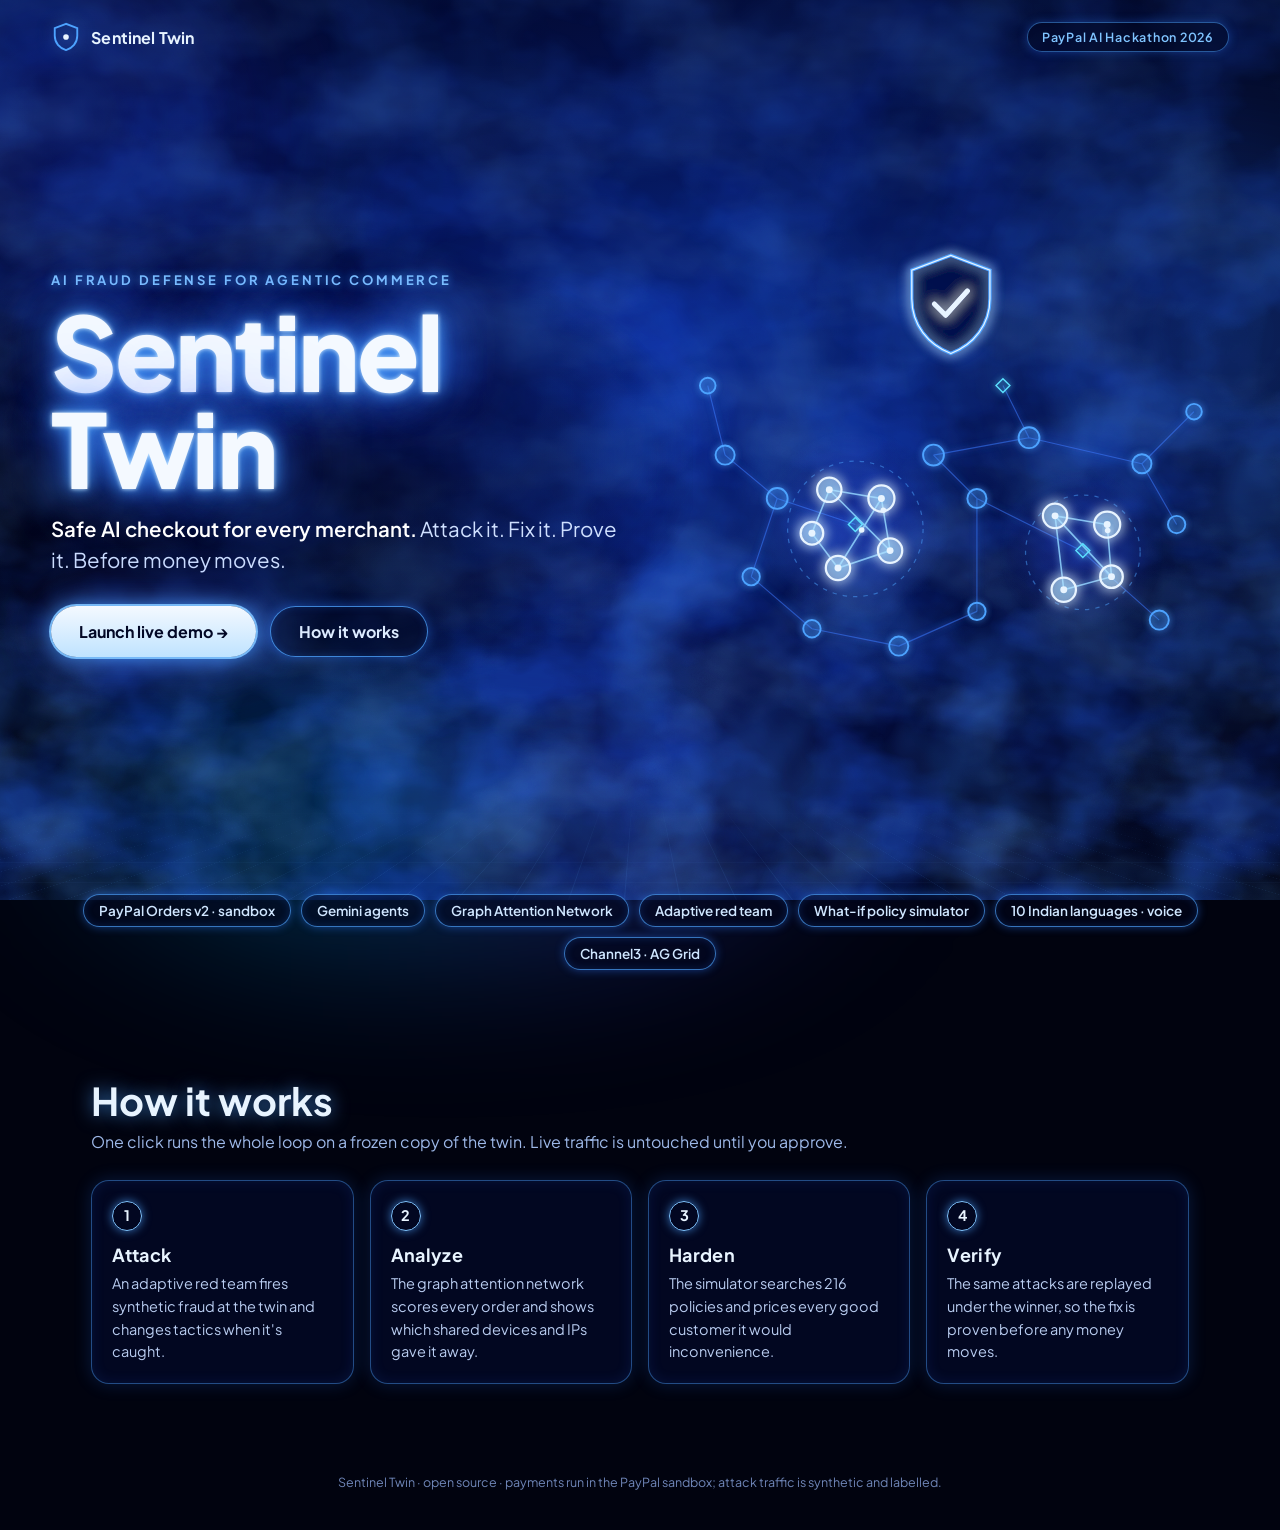
==== static/landing.html @ df02aea0 "Landing page at / (smoky blue-neon hero, constellation art, how it works); app moves to /app Co-Auth" ====
<!doctype html>
<html lang="en">
<head>
<meta charset="utf-8">
<meta name="viewport" content="width=device-width, initial-scale=1">
<title>Sentinel Twin · AI fraud defense for agentic commerce</title>
<meta name="description" content="Safe AI checkout for every merchant: a digital twin, a graph neural network and AI agents that catch fraud before money moves.">
<link rel="icon" href="data:image/svg+xml,<svg xmlns='http://www.w3.org/2000/svg' viewBox='0 0 32 32'><path d='M16 2 4 6.5v8.2C4 22.3 9.1 28 16 30c6.9-2 12-7.7 12-15.3V6.5Z' fill='%23001A5C' stroke='%234DA3FF' stroke-width='1.6'/><circle cx='16' cy='17' r='3' fill='%23E8F4FF'/></svg>">
<link rel="preconnect" href="https://fonts.googleapis.com"><link rel="preconnect" href="https://fonts.gstatic.com" crossorigin>
<link rel="stylesheet" href="https://fonts.googleapis.com/css2?family=Plus+Jakarta+Sans:wght@400;500;600;700;800&display=swap">
<style>
:root{--hot:#E8F4FF;--neon:#4DA3FF;--glow:#2F7BFF;--deep:#3D5BFF;--kick:#7FC4FF;--muted:#9DB8E8}
*{box-sizing:border-box}
html{scroll-behavior:smooth}
body{margin:0;min-height:100vh;color:var(--hot);font-family:"Plus Jakarta Sans",system-ui,sans-serif;overflow-x:hidden;
  background:radial-gradient(ellipse at 55% 40%,#0B2A8A 0%,#04104A 35%,#020725 65%,#01030F 100%) fixed;background-color:#01030F}
.fog{position:fixed;inset:-10%;pointer-events:none;z-index:0}
.fog i{position:absolute;border-radius:50%;mix-blend-mode:screen;will-change:transform}
.fog i:nth-child(1){width:50vw;height:40vw;left:-10vw;top:-5vh;background:radial-gradient(circle,rgba(30,60,255,.45),transparent 70%);filter:blur(100px);animation:fa 60s ease-in-out infinite alternate}
.fog i:nth-child(2){width:45vw;height:38vw;right:-8vw;top:20vh;background:radial-gradient(circle,rgba(47,123,255,.40),transparent 70%);filter:blur(110px);animation:fb 75s ease-in-out infinite alternate}
.fog i:nth-child(3){width:70vw;height:20vw;left:10vw;bottom:5vh;background:linear-gradient(90deg,transparent,rgba(0,156,222,.30),rgba(61,91,255,.30),transparent);filter:blur(80px);animation:fa 90s ease-in-out infinite alternate-reverse}
.fog i:nth-child(4){width:35vw;height:35vw;left:35vw;top:35vh;background:radial-gradient(circle,rgba(20,40,200,.35),transparent 70%);filter:blur(100px);animation:fb 66s ease-in-out infinite alternate-reverse}
@keyframes fa{to{transform:translate(8vw,5vh) scale(1.12)}}@keyframes fb{to{transform:translate(-9vw,-4vh) scale(.9)}}
.dust{position:fixed;inset:0;opacity:.18;pointer-events:none;z-index:0;background-size:220px 220px;
  background-image:radial-gradient(1px 1px at 20px 30px,#fff 50%,transparent 51%),radial-gradient(1px 1px at 120px 80px,#cfe8ff 50%,transparent 51%),radial-gradient(1px 1px at 190px 160px,#fff 50%,transparent 51%),radial-gradient(1px 1px at 60px 190px,#cfe8ff 50%,transparent 51%),radial-gradient(1px 1px at 160px 20px,#fff 50%,transparent 51%)}
.grid{position:absolute;left:-30%;right:-30%;top:58vh;height:42vh;opacity:.10;pointer-events:none;z-index:0;
  background-image:linear-gradient(rgba(77,163,255,1) 1px,transparent 1px),linear-gradient(90deg,rgba(77,163,255,1) 1px,transparent 1px);
  background-size:56px 56px;transform:perspective(380px) rotateX(62deg);transform-origin:bottom center;
  -webkit-mask-image:linear-gradient(to top,#000 10%,transparent 95%);mask-image:linear-gradient(to top,#000 10%,transparent 95%)}
.top{position:relative;z-index:2;display:flex;justify-content:space-between;align-items:center;padding:22px clamp(16px,4vw,56px)}
.brand{display:flex;align-items:center;gap:10px;font-weight:700;letter-spacing:.01em}
.brand svg{width:30px;height:30px;filter:drop-shadow(0 0 8px rgba(77,163,255,.8))}
.event{font-size:12.5px;font-weight:600;letter-spacing:.06em;color:var(--kick);padding:6px 14px;border-radius:999px;border:1px solid rgba(77,163,255,.5);
  background:rgba(2,6,30,.45);box-shadow:0 0 10px rgba(47,123,255,.35)}
.hero{position:relative;z-index:1;min-height:calc(100vh - 80px);display:grid;grid-template-columns:minmax(0,1.05fr) minmax(0,1fr);align-items:center;gap:clamp(16px,3vw,48px);
  padding:0 clamp(16px,4vw,56px) 40px;max-width:1440px;margin:0 auto}
.kicker{font-size:13px;font-weight:700;letter-spacing:.22em;color:var(--kick);text-shadow:0 0 10px rgba(77,163,255,.9)}
h1{margin:14px 0 18px;font-size:clamp(52px,8vw,118px);line-height:.95;font-weight:800;letter-spacing:-.025em;color:#F4F9FF;
  text-shadow:0 0 4px #CFEAFF,0 0 16px var(--neon),0 0 40px var(--glow),0 0 90px var(--deep)}
.lede{margin:0 0 30px;font-size:clamp(17px,1.6vw,22px);line-height:1.5;color:#CFE0FF;max-width:600px}
.lede b{color:#fff;font-weight:600}
.cta{display:flex;flex-wrap:wrap;gap:14px}
.btn{display:inline-flex;align-items:center;gap:8px;padding:14px 28px;border-radius:999px;font:700 16px "Plus Jakarta Sans",sans-serif;text-decoration:none;cursor:pointer;transition:transform .15s,box-shadow .2s,background .2s}
.btn.primary{color:#020725;background:linear-gradient(180deg,#F4F9FF,#BFE3FF);border:0;box-shadow:0 0 0 2px rgba(127,196,255,.9),0 0 22px rgba(77,163,255,.9),0 0 60px rgba(61,91,255,.6)}
.btn.primary:hover{transform:translateY(-1px);box-shadow:0 0 0 2px #E8F4FF,0 0 30px rgba(77,163,255,1),0 0 80px rgba(61,91,255,.8)}
.btn.ghost{color:#DCEBFF;background:rgba(2,6,30,.45);border:1.5px solid rgba(77,163,255,.8);box-shadow:0 0 12px rgba(47,123,255,.45),inset 0 0 8px rgba(47,123,255,.2)}
.btn.ghost:hover{background:rgba(47,123,255,.25)}
.art{width:100%;max-width:640px;justify-self:end;overflow:visible}
.art .link{fill:none;stroke:rgba(59,123,255,.55);stroke-width:1.3}
.art .rlink{fill:none;stroke:rgba(143,211,255,.85);stroke-width:1.8}
.art .acc{fill:rgba(77,163,255,.12);stroke:#4DA3FF;stroke-width:2.2}
.art .hot{fill:rgba(159,224,255,.25);stroke:#E8F4FF;stroke-width:2.6}
.art .dev{fill:none;stroke:#5CE1FF;stroke-width:1.6}
.art .halo{fill:none;stroke:rgba(77,163,255,.5);stroke-width:1.4;stroke-dasharray:5 7}
.art .pulse{fill:#E8F4FF}
.art .shield{animation:breathe 4s ease-in-out infinite}
@keyframes breathe{50%{filter:drop-shadow(0 0 14px rgba(159,224,255,.9))}}
.chips{position:relative;z-index:1;display:flex;flex-wrap:wrap;justify-content:center;gap:10px;padding:0 16px 46px;max-width:1200px;margin:0 auto}
.chips span{padding:7px 15px;border-radius:999px;font-size:13.5px;font-weight:600;color:#CFE6FF;background:rgba(2,6,30,.55);
  border:1px solid rgba(77,163,255,.7);box-shadow:0 0 10px rgba(47,123,255,.45),inset 0 0 8px rgba(47,123,255,.2)}
.how{position:relative;z-index:1;max-width:1200px;margin:0 auto;padding:60px clamp(16px,4vw,56px) 90px}
.how h2{margin:0 0 6px;font-size:clamp(28px,3vw,40px);text-shadow:0 0 18px rgba(77,163,255,.7)}
.how p.lead{margin:0 0 28px;color:var(--muted)}
.steps{display:grid;grid-template-columns:repeat(4,minmax(0,1fr));gap:16px}
.step{padding:20px;border-radius:18px;background:rgba(4,12,50,.55);border:1px solid rgba(77,163,255,.45);box-shadow:0 0 18px rgba(47,123,255,.2),inset 0 0 14px rgba(47,123,255,.12);
  -webkit-backdrop-filter:blur(8px);backdrop-filter:blur(8px)}
.step .n{display:inline-grid;place-items:center;width:30px;height:30px;border-radius:50%;border:1.5px solid #7FC4FF;color:#E8F4FF;font-weight:700;box-shadow:0 0 10px rgba(77,163,255,.7);margin-bottom:12px}
.step b{display:block;font-size:18px;margin-bottom:6px;letter-spacing:.02em}
.step span{color:#B8CCF0;font-size:14.5px;line-height:1.5}
.foot{position:relative;z-index:1;text-align:center;color:#6F86B8;font-size:12.5px;padding:0 16px 40px}
@media (max-width:900px){.hero{grid-template-columns:1fr;min-height:auto;padding-top:20px}.art{justify-self:center;max-width:460px}.steps{grid-template-columns:1fr 1fr}.event{display:none}}
@media (max-width:520px){.steps{grid-template-columns:1fr}.btn{width:100%;justify-content:center}}
@media (prefers-reduced-motion:reduce){.fog i,.art .shield{animation:none}html{scroll-behavior:auto}}

/* ===== wispy smoke: turbulence rasterised once as SVG textures; only transform/opacity animate ===== */
.smoke{position:fixed;inset:0;z-index:0;pointer-events:none;opacity:0;animation:smokein 1.6s ease-out .1s forwards;
  -webkit-mask-image:linear-gradient(to top,#000 0%,rgba(0,0,0,.85) 40%,rgba(0,0,0,.45) 100%);mask-image:linear-gradient(to top,#000 0%,rgba(0,0,0,.85) 40%,rgba(0,0,0,.45) 100%)}
@keyframes smokein{to{opacity:1}}
.smoke .par{position:absolute;inset:0;transform:translate3d(var(--mx,0px),var(--my,0px),0);transition:transform .6s ease-out}
.smoke .par.p2{transform:translate3d(calc(var(--mx,0px) * -1.6),calc(var(--my,0px) * -1.6),0)}
.smoke .par.p3{transform:translate3d(calc(var(--mx,0px) * 2.2),calc(var(--my,0px) * 2.2),0)}
.smoke .layer{position:absolute;left:-30vw;top:-10vh;width:160vw;height:130vh;background-repeat:repeat;mix-blend-mode:screen;will-change:transform}
.smoke .l1{opacity:.38;background-size:1200px 800px;animation:drift1 60s linear infinite}
.smoke .l2{opacity:.30;background-size:1000px 700px;animation:drift2 75s linear infinite}
.smoke .l3{opacity:.26;background-size:1400px 900px;animation:rise 48s linear infinite}
@keyframes drift1{from{transform:translate3d(0,0,0)}to{transform:translate3d(-1200px,-120px,0)}}
@keyframes drift2{from{transform:translate3d(-1000px,0,0)}to{transform:translate3d(0,-90px,0)}}
@keyframes rise{from{transform:translate3d(-200px,0,0)}to{transform:translate3d(200px,-900px,0)}}
.hero > div:first-child{position:relative}
.hero > div:first-child::before{content:"";position:absolute;inset:-12% -10% -12% -14%;z-index:-1;pointer-events:none;
  background:radial-gradient(ellipse at 40% 50%,rgba(1,3,15,.62) 0%,rgba(1,3,15,.35) 45%,transparent 72%)}
h1{animation:glowon 1.4s ease-out 1.1s both}
@keyframes glowon{from{text-shadow:none;color:rgba(244,249,255,.35)}to{}}
@media (prefers-reduced-motion:reduce){.smoke{animation:none;opacity:1}.smoke .layer{animation:none}h1{animation:none}.smoke .par{transition:none}}
</style>
</head>
<body>
<div class="fog" aria-hidden="true"><i></i><i></i><i></i><i></i></div>
<div class="smoke" aria-hidden="true">
  <div class="par p1"><div class="layer l1"></div></div>
  <div class="par p2"><div class="layer l2"></div></div>
  <div class="par p3"><div class="layer l3"></div></div>
</div>
<div class="dust" aria-hidden="true"></div>
<div class="grid" aria-hidden="true"></div>

<header class="top">
  <div class="brand"><svg viewBox="0 0 32 32" aria-hidden="true"><path d="M16 2 4 6.5v8.2C4 22.3 9.1 28 16 30c6.9-2 12-7.7 12-15.3V6.5Z" fill="none" stroke="#4DA3FF" stroke-width="2"/><circle cx="16" cy="16" r="3" fill="#E8F4FF"/></svg>Sentinel Twin</div>
  <div class="event">PayPal AI Hackathon 2026</div>
</header>

<section class="hero">
  <div>
    <div class="kicker">AI FRAUD DEFENSE FOR AGENTIC COMMERCE</div>
    <h1>Sentinel Twin</h1>
    <p class="lede"><b>Safe AI checkout for every merchant.</b> Attack it. Fix it. Prove it. Before money moves.</p>
    <div class="cta">
      <a class="btn primary" id="launch" href="/app">Launch live demo →</a>
      <a class="btn ghost" href="#how">How it works</a>
    </div>
  </div>

  <svg class="art" viewBox="0 0 640 520" role="img" aria-label="Neon illustration: a constellation of accounts with two bright fraud rings inside dashed halos, under a glowing shield">
    <defs>
      <filter id="g1" x="-50%" y="-50%" width="200%" height="200%"><feGaussianBlur stdDeviation="3.5" result="b"/><feMerge><feMergeNode in="b"/><feMergeNode in="SourceGraphic"/></feMerge></filter>
      <filter id="g2" x="-50%" y="-50%" width="200%" height="200%"><feGaussianBlur stdDeviation="7" result="b"/><feMerge><feMergeNode in="b"/><feMergeNode in="b"/><feMergeNode in="SourceGraphic"/></feMerge></filter>
      <radialGradient id="ringglow"><stop offset="0" stop-color="#3D5BFF" stop-opacity=".35"/><stop offset="1" stop-color="#3D5BFF" stop-opacity="0"/></radialGradient>
    </defs>
    <circle cx="210" cy="330" r="110" fill="url(#ringglow)"/><circle cx="470" cy="360" r="95" fill="url(#ringglow)"/>
    <g filter="url(#g1)">
      <path class="link" d="M60 250 120 300M120 300 90 390M120 300 210 330M300 250 350 300M350 300 470 360M300 250 410 230M410 230 540 260M540 260 580 330M560 440 470 360M90 390 160 450M160 450 260 470M260 470 350 430M350 430 350 300M410 230 380 170M540 260 600 200M60 250 40 170"/>
      <path class="rlink" id="r1" d="M180 290 240 300 250 360 190 380 160 340 180 290 250 360M240 300 190 380"/>
      <path class="rlink" id="r2" d="M440 320 500 330 505 390 450 405 440 320 505 390"/>
    </g>
    <circle class="halo" cx="210" cy="335" r="78"/><circle class="halo" cx="472" cy="362" r="66" stroke="rgba(140,123,255,.55)"/>
    <g filter="url(#g1)">
      <circle class="acc" cx="60" cy="250" r="11"/><circle class="acc" cx="120" cy="300" r="12"/><circle class="acc" cx="90" cy="390" r="10"/><circle class="acc" cx="300" cy="250" r="12"/>
      <circle class="acc" cx="350" cy="300" r="11"/><circle class="acc" cx="410" cy="230" r="12"/><circle class="acc" cx="540" cy="260" r="11"/><circle class="acc" cx="580" cy="330" r="10"/>
      <circle class="acc" cx="560" cy="440" r="11"/><circle class="acc" cx="160" cy="450" r="10"/><circle class="acc" cx="260" cy="470" r="11"/><circle class="acc" cx="350" cy="430" r="10"/>
      <circle class="acc" cx="40" cy="170" r="9"/><circle class="acc" cx="600" cy="200" r="9"/>
      <path class="dev" d="M380 162l8 8-8 8-8-8zM210 322l8 8-8 8-8-8zM472 352l8 8-8 8-8-8z"/>
    </g>
    <g filter="url(#g2)">
      <circle class="hot" cx="180" cy="290" r="14"/><circle class="hot" cx="240" cy="300" r="15"/><circle class="hot" cx="250" cy="360" r="14"/><circle class="hot" cx="190" cy="380" r="14"/><circle class="hot" cx="160" cy="340" r="13"/>
      <circle class="hot" cx="440" cy="320" r="14"/><circle class="hot" cx="500" cy="330" r="15"/><circle class="hot" cx="505" cy="390" r="13"/><circle class="hot" cx="450" cy="405" r="14"/>
    </g>
    <g fill="#E8F4FF"><circle cx="180" cy="290" r="4"/><circle cx="240" cy="300" r="4"/><circle cx="250" cy="360" r="4"/><circle cx="190" cy="380" r="4"/><circle cx="160" cy="340" r="4"/>
      <circle cx="440" cy="320" r="4"/><circle cx="500" cy="330" r="4"/><circle cx="505" cy="390" r="4"/><circle cx="450" cy="405" r="4"/></g>
    <g class="pulses">
      <circle class="pulse" r="3.2" filter="url(#g1)"><animateMotion dur="5s" repeatCount="indefinite"><mpath href="#r1"/></animateMotion></circle>
      <circle class="pulse" r="3.2" filter="url(#g1)"><animateMotion dur="5.6s" begin="-2s" repeatCount="indefinite"><mpath href="#r1"/></animateMotion></circle>
      <circle class="pulse" r="3.2" filter="url(#g1)"><animateMotion dur="4.6s" begin="-1s" repeatCount="indefinite"><mpath href="#r2"/></animateMotion></circle>
    </g>
    <g class="shield" transform="translate(275 20)" filter="url(#g2)">
      <path d="M45 0 0 17v33c0 30 19 53 45 63 26-10 45-33 45-63V17Z" fill="rgba(4,16,74,.6)" stroke="#4DA3FF" stroke-width="4"/>
      <path d="M45 0 0 17v33c0 30 19 53 45 63 26-10 45-33 45-63V17Z" fill="none" stroke="#E8F4FF" stroke-width="1.4"/>
      <path d="M26 56l13 13 25-28" fill="none" stroke="#E8F4FF" stroke-width="6" stroke-linecap="round" stroke-linejoin="round"/>
    </g>
    <path d="M320 140 V230" stroke="rgba(127,196,255,.5)" stroke-width="1.5" stroke-dasharray="3 6" filter="url(#g1)"/>
  </svg>
</section>

<div class="chips">
  <span>PayPal Orders v2 · sandbox</span><span>Gemini agents</span><span>Graph Attention Network</span><span>Adaptive red team</span>
  <span>What-if policy simulator</span><span>10 Indian languages · voice</span><span>Channel3 · AG Grid</span>
</div>

<section class="how" id="how">
  <h2>How it works</h2>
  <p class="lead">One click runs the whole loop on a frozen copy of the twin. Live traffic is untouched until you approve.</p>
  <div class="steps">
    <div class="step"><span class="n">1</span><b>Attack</b><span>An adaptive red team fires synthetic fraud at the twin and changes tactics when it's caught.</span></div>
    <div class="step"><span class="n">2</span><b>Analyze</b><span>The graph attention network scores every order and shows which shared devices and IPs gave it away.</span></div>
    <div class="step"><span class="n">3</span><b>Harden</b><span>The simulator searches 216 policies and prices every good customer it would inconvenience.</span></div>
    <div class="step"><span class="n">4</span><b>Verify</b><span>The same attacks are replayed under the winner, so the fix is proven before any money moves.</span></div>
  </div>
</section>
<div class="foot">Sentinel Twin · open source · payments run in the PayPal sandbox; attack traffic is synthetic and labelled.</div>

<script>
// Opened as /static/landing.html on a server that predates the /app route? Fall back to "/" (the app) if /app is missing.
(() => {
  const a = document.getElementById("launch");
  fetch("/app", { cache: "no-store" }).then((r) => { if (!r.ok) a.href = "/"; }).catch(() => { a.href = "/"; });
  if (window.matchMedia("(prefers-reduced-motion: reduce)").matches) document.querySelectorAll(".pulses").forEach((g) => g.remove());
})();

// Smoke textures: seamless (stitched) fractal noise, coloured in the brand blues, rendered once by the browser as images.
(() => {
  const tex = (w, h, freq, oct, seed, rgb, alpha, bias) => {
    const [r, g, b] = rgb.map((v) => (v / 255).toFixed(3));
    const svg = `<svg xmlns='http://www.w3.org/2000/svg' width='${w}' height='${h}'><filter id='f' x='0' y='0' width='100%' height='100%' color-interpolation-filters='sRGB'>`
      + `<feTurbulence type='fractalNoise' baseFrequency='${freq}' numOctaves='${oct}' seed='${seed}' stitchTiles='stitch' result='n'/>`
      + `<feColorMatrix in='n' values='0 0 0 0 ${r}  0 0 0 0 ${g}  0 0 0 0 ${b}  ${alpha} 0 0 0 ${bias}'/></filter>`
      + `<rect width='100%' height='100%' filter='url(%23f)'/></svg>`;
    return `url("data:image/svg+xml,${svg.replace(/#/g, "%23").replace(/"/g, "'")}")`;
  };
  const set = (sel, v) => { const el = document.querySelector(sel); if (el) el.style.backgroundImage = v; };
  set(".smoke .l1", tex(1200, 800, "0.008 0.012", 4, 3, [30, 91, 255], 2.4, -0.9));
  set(".smoke .l2", tex(1000, 700, "0.010 0.009", 3, 11, [61, 139, 255], 2.2, -0.85));
  set(".smoke .l3", tex(1400, 900, "0.007 0.011", 4, 21, [127, 196, 255], 2.0, -0.9));
  // subtle mouse parallax: a few pixels, batched to one update per frame
  if (window.matchMedia("(prefers-reduced-motion: reduce)").matches) return;
  const root = document.querySelector(".smoke"); let mx = 0, my = 0, queued = false;
  addEventListener("mousemove", (e) => {
    mx = (e.clientX / innerWidth - 0.5) * 8; my = (e.clientY / innerHeight - 0.5) * 6;
    if (queued) return; queued = true;
    requestAnimationFrame(() => { root.style.setProperty("--mx", mx.toFixed(1) + "px"); root.style.setProperty("--my", my.toFixed(1) + "px"); queued = false; });
  }, { passive: true });
})();
</script>
</body>
</html>
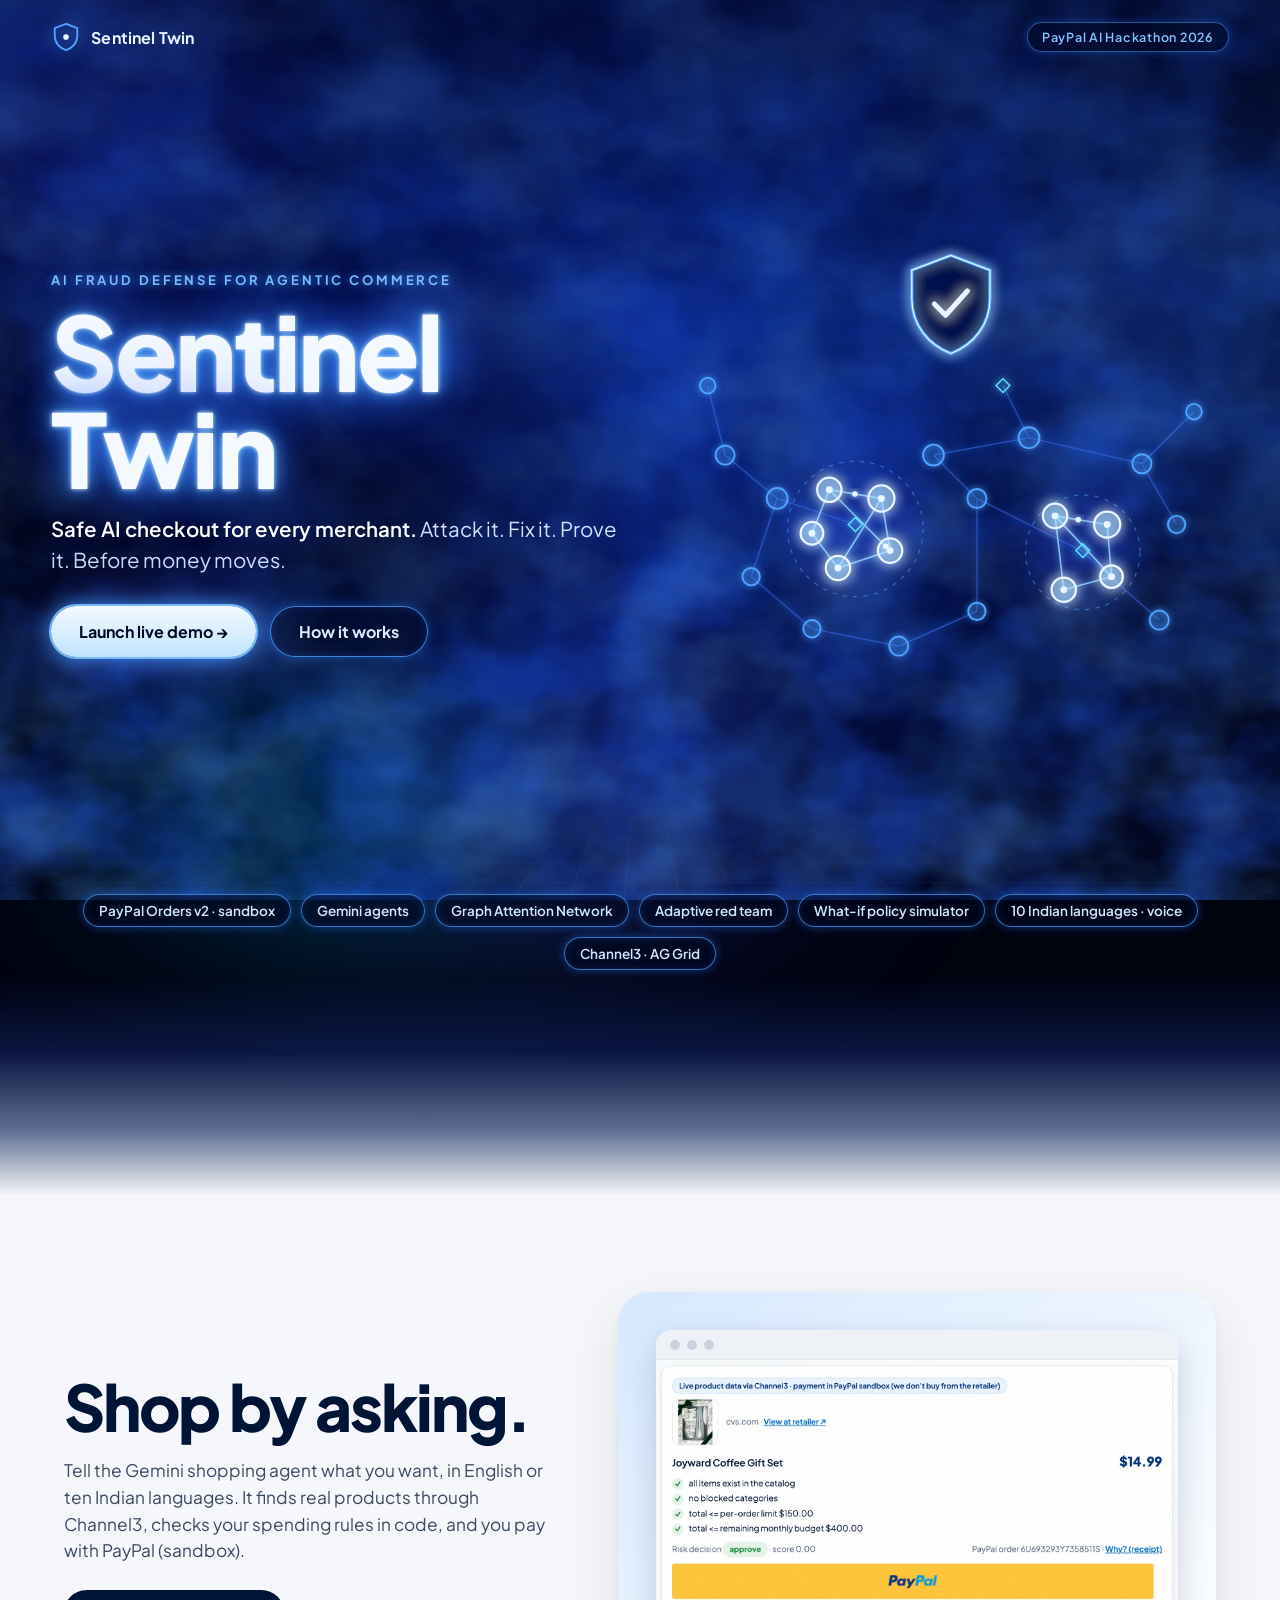
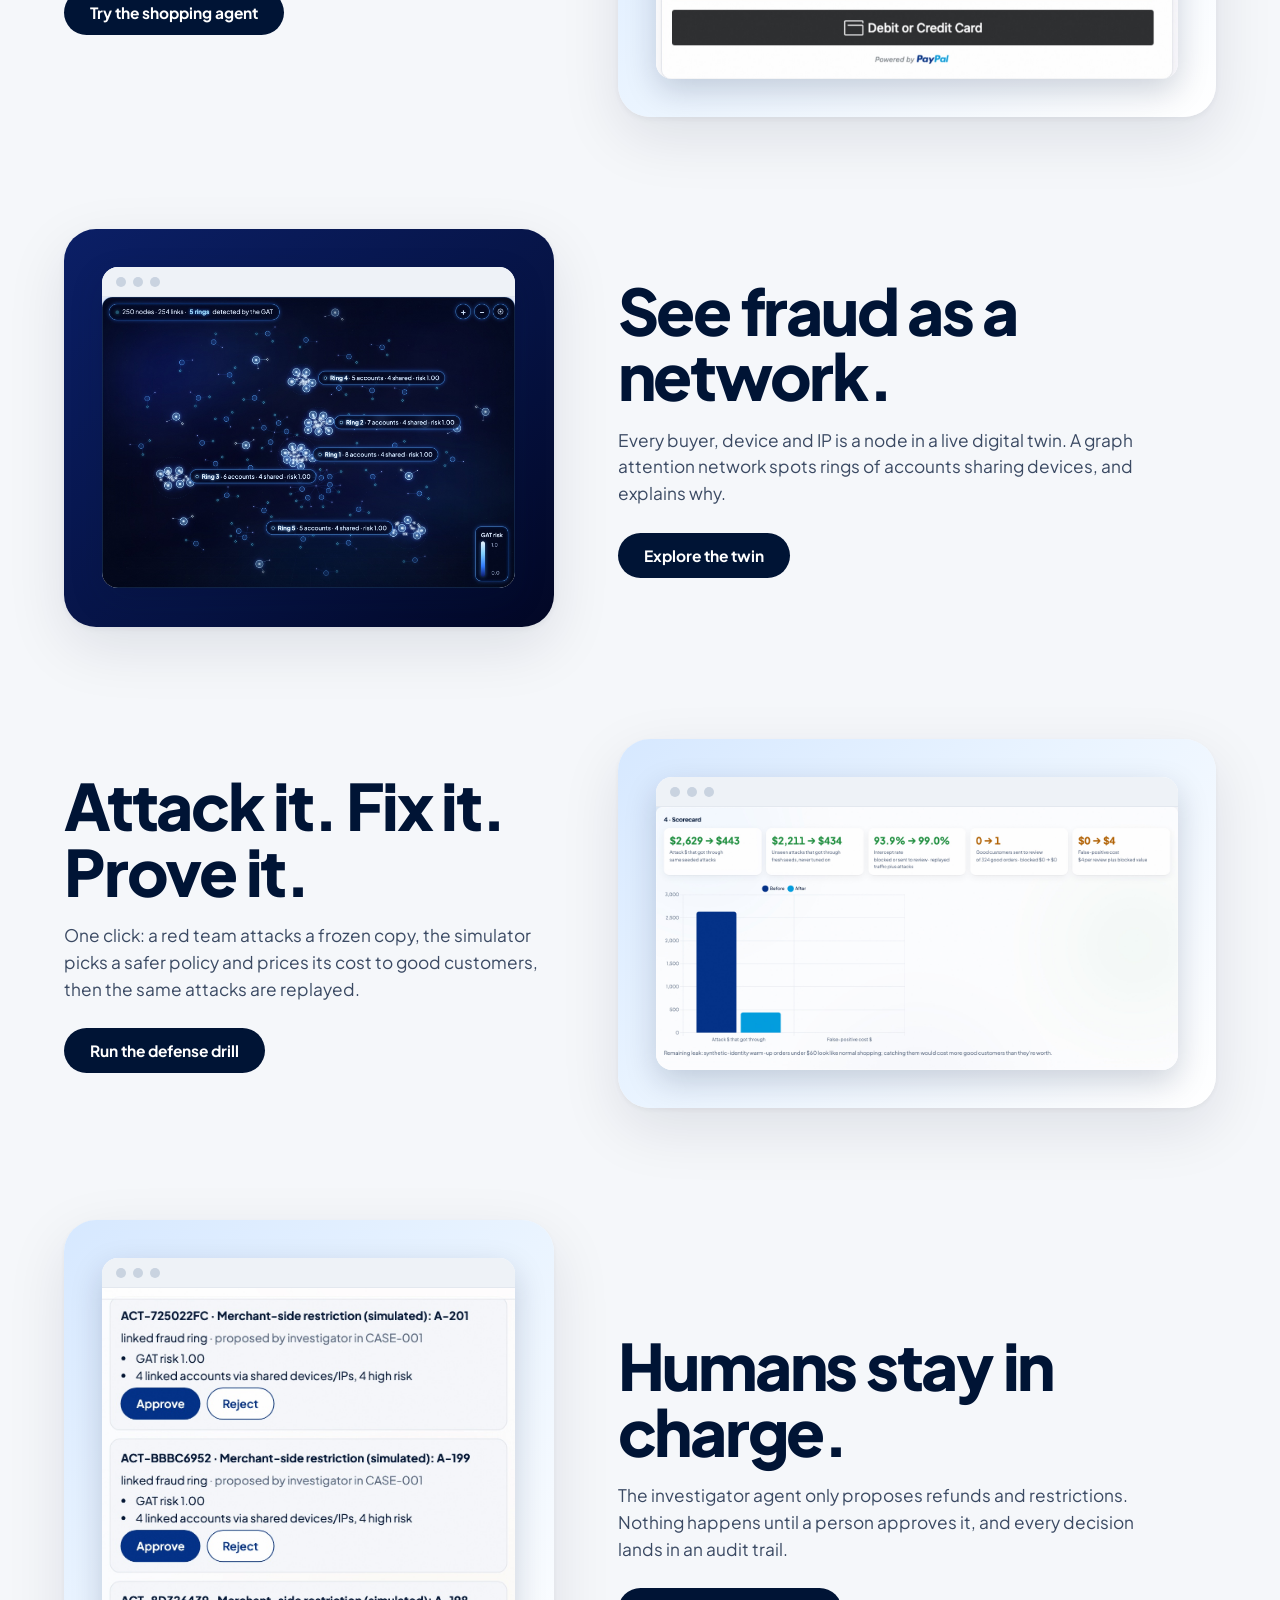
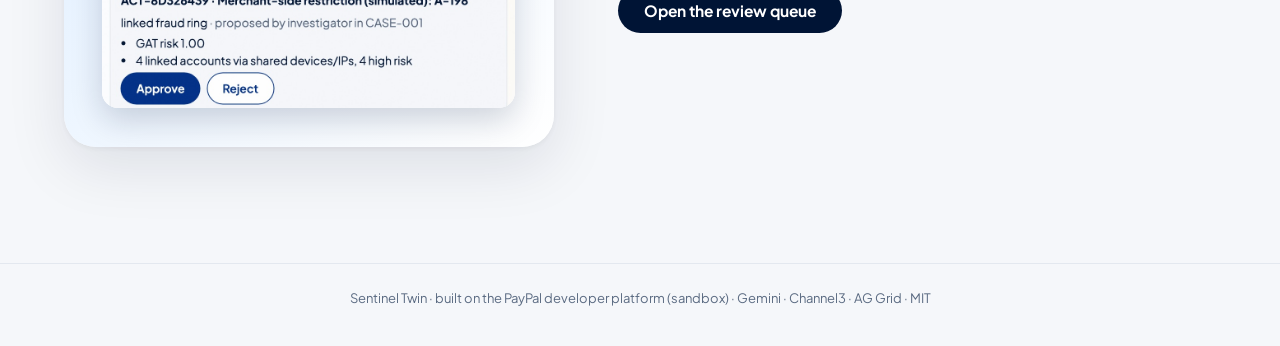
==== commit ad86f432: "Landing: editorial how-it-works rows with real product shots, deep links into app tabs; README and v" ====
--- a/static/landing.html
+++ b/static/landing.html
@@ -92,6 +92,32 @@
 h1{animation:glowon 1.4s ease-out 1.1s both}
 @keyframes glowon{from{text-shadow:none;color:rgba(244,249,255,.35)}to{}}
 @media (prefers-reduced-motion:reduce){.smoke{animation:none;opacity:1}.smoke .layer{animation:none}h1{animation:none}.smoke .par{transition:none}}
+
+/* ===== editorial light section ===== */
+.fade{position:relative;z-index:1;height:220px;margin-top:-40px;background:linear-gradient(180deg,rgba(1,3,15,0) 0%,rgba(30,60,160,.35) 35%,rgba(170,200,255,.55) 70%,#F5F7FA 100%)}
+.ed{position:relative;z-index:1;background:#F5F7FA;color:#001435;padding:40px clamp(16px,5vw,80px) 60px}
+.ed .row{max-width:1240px;margin:0 auto;display:grid;grid-template-columns:minmax(0,.9fr) minmax(0,1.1fr);gap:clamp(24px,5vw,80px);align-items:center;padding:56px 0}
+.ed .row.flip .copy{order:2}
+.ed h2{margin:0 0 18px;font-size:clamp(40px,5vw,66px);line-height:1.02;font-weight:800;letter-spacing:-.035em;color:#001435}
+.ed p{margin:0 0 26px;font-size:clamp(16px,1.35vw,19px);line-height:1.55;color:#3B4A63;max-width:520px}
+.pill{display:inline-flex;align-items:center;padding:13px 26px;border-radius:999px;background:#001435;color:#fff;text-decoration:none;font-weight:700;font-size:15.5px;transition:background .15s,transform .15s}
+.pill:hover{background:#0070E0;transform:translateY(-1px)}
+.media{border-radius:32px;padding:clamp(18px,3vw,40px);background:linear-gradient(140deg,#D6E8FF 0%,#EAF4FF 45%,#FFFFFF 100%);box-shadow:0 20px 60px rgba(0,20,53,.10),0 2px 6px rgba(0,20,53,.05)}
+.row:nth-child(2) .media{background:linear-gradient(140deg,#0B1F66 0%,#061344 60%,#020725 100%)}
+.media img{display:block;width:100%;height:auto}
+.browser{border-radius:16px;overflow:hidden;background:#fff;box-shadow:0 12px 32px rgba(0,20,53,.18)}
+.browser .bar{height:30px;display:flex;align-items:center;gap:7px;padding:0 14px;background:#EEF2F7;border-bottom:1px solid #E3E8EF}
+.browser .bar i{width:10px;height:10px;border-radius:50%;background:#C9D3E0}
+.browser.tallcrop img{max-height:420px;object-fit:cover;object-position:top}
+.phone-wrap{display:grid;place-items:center}
+.phone{position:relative;width:min(330px,80%);aspect-ratio:9/18.5;border-radius:44px;background:#0B1220;padding:14px;box-shadow:0 24px 50px rgba(0,20,53,.28),inset 0 0 0 2px #2A3550}
+.phone .notch{position:absolute;top:14px;left:50%;transform:translateX(-50%);width:34%;height:22px;background:#0B1220;border-radius:0 0 14px 14px;z-index:2}
+.phone .screen{height:100%;border-radius:32px;background:#F5F7FA;overflow:hidden;display:flex;flex-direction:column;gap:10px;padding:40px 10px 12px}
+.phone .apphead{display:flex;justify-content:space-between;align-items:baseline;padding:0 6px;font-size:13px;color:#001435}.phone .apphead span{color:#5B6B82;font-size:11.5px}
+.phone .bubble{align-self:flex-end;max-width:80%;background:#0070E0;color:#fff;font-size:12px;padding:7px 11px;border-radius:14px 14px 4px 14px}
+.phone .screen img{width:100%;height:auto;border-radius:12px;box-shadow:0 4px 14px rgba(0,20,53,.12)}
+.edfoot{background:#F5F7FA;color:#5B6B82;text-align:center;font-size:13px;padding:26px 16px 40px;border-top:1px solid #E3E8EF}
+@media (max-width:900px){.ed .row{grid-template-columns:1fr;padding:36px 0}.ed .row.flip .copy{order:0}}
 </style>
 </head>
 <body>
@@ -165,23 +191,49 @@
   <span>What-if policy simulator</span><span>10 Indian languages · voice</span><span>Channel3 · AG Grid</span>
 </div>
 
-<section class="how" id="how">
-  <h2>How it works</h2>
-  <p class="lead">One click runs the whole loop on a frozen copy of the twin. Live traffic is untouched until you approve.</p>
-  <div class="steps">
-    <div class="step"><span class="n">1</span><b>Attack</b><span>An adaptive red team fires synthetic fraud at the twin and changes tactics when it's caught.</span></div>
-    <div class="step"><span class="n">2</span><b>Analyze</b><span>The graph attention network scores every order and shows which shared devices and IPs gave it away.</span></div>
-    <div class="step"><span class="n">3</span><b>Harden</b><span>The simulator searches 216 policies and prices every good customer it would inconvenience.</span></div>
-    <div class="step"><span class="n">4</span><b>Verify</b><span>The same attacks are replayed under the winner, so the fix is proven before any money moves.</span></div>
+<div class="fade" aria-hidden="true"></div>
+<section class="ed" id="how">
+  <div class="row">
+    <div class="copy">
+      <h2>Shop by asking.</h2>
+      <p>Tell the Gemini shopping agent what you want, in English or ten Indian languages. It finds real products through Channel3, checks your spending rules in code, and you pay with PayPal (sandbox).</p>
+      <a class="pill" data-tab="concierge" href="/app#concierge">Try the shopping agent</a>
+    </div>
+    <div class="media"><div class="browser"><div class="bar"><i></i><i></i><i></i></div><img loading="lazy" src="/static/img/checkout.jpg" alt="Agent checkout card: product, price, green mandate checks, risk decision approve, and the PayPal button"></div></div>
+  </div>
+  <div class="row flip">
+    <div class="copy">
+      <h2>See fraud as a network.</h2>
+      <p>Every buyer, device and IP is a node in a live digital twin. A graph attention network spots rings of accounts sharing devices, and explains why.</p>
+      <a class="pill" data-tab="command" href="/app#command">Explore the twin</a>
+    </div>
+    <div class="media"><div class="browser"><div class="bar"><i></i><i></i><i></i></div><img loading="lazy" src="/static/img/graph.jpg" alt="The twin graph in blue neon, with fraud rings labelled by the GAT"></div></div>
+  </div>
+  <div class="row">
+    <div class="copy">
+      <h2>Attack it. Fix it. Prove it.</h2>
+      <p>One click: a red team attacks a frozen copy, the simulator picks a safer policy and prices its cost to good customers, then the same attacks are replayed.</p>
+      <a class="pill" data-tab="drill" href="/app#drill">Run the defense drill</a>
+    </div>
+    <div class="media"><div class="browser"><div class="bar"><i></i><i></i><i></i></div><img loading="lazy" src="/static/img/drill.jpg" alt="Defense drill scorecard: attack dollars that got through, before and after hardening"></div></div>
+  </div>
+  <div class="row flip">
+    <div class="copy">
+      <h2>Humans stay in charge.</h2>
+      <p>The investigator agent only proposes refunds and restrictions. Nothing happens until a person approves it, and every decision lands in an audit trail.</p>
+      <a class="pill" data-tab="investigator" href="/app#investigator">Open the review queue</a>
+    </div>
+    <div class="media"><div class="browser tallcrop"><div class="bar"><i></i><i></i><i></i></div><img loading="lazy" src="/static/img/review.jpg" alt="Review queue with investigator proposals waiting for Approve or Reject"></div></div>
   </div>
 </section>
-<div class="foot">Sentinel Twin · open source · payments run in the PayPal sandbox; attack traffic is synthetic and labelled.</div>
+<footer class="edfoot">Sentinel Twin · built on the PayPal developer platform (sandbox) · Gemini · Channel3 · AG Grid · MIT</footer>
 
 <script>
 // Opened as /static/landing.html on a server that predates the /app route? Fall back to "/" (the app) if /app is missing.
 (() => {
   const a = document.getElementById("launch");
-  fetch("/app", { cache: "no-store" }).then((r) => { if (!r.ok) a.href = "/"; }).catch(() => { a.href = "/"; });
+  const useRoot = () => { a.href = "/"; document.querySelectorAll(".pill[data-tab]").forEach((p) => (p.href = "/#" + p.dataset.tab)); };
+  fetch("/app", { cache: "no-store" }).then((r) => { if (!r.ok) useRoot(); }).catch(useRoot);
   if (window.matchMedia("(prefers-reduced-motion: reduce)").matches) document.querySelectorAll(".pulses").forEach((g) => g.remove());
 })();
 
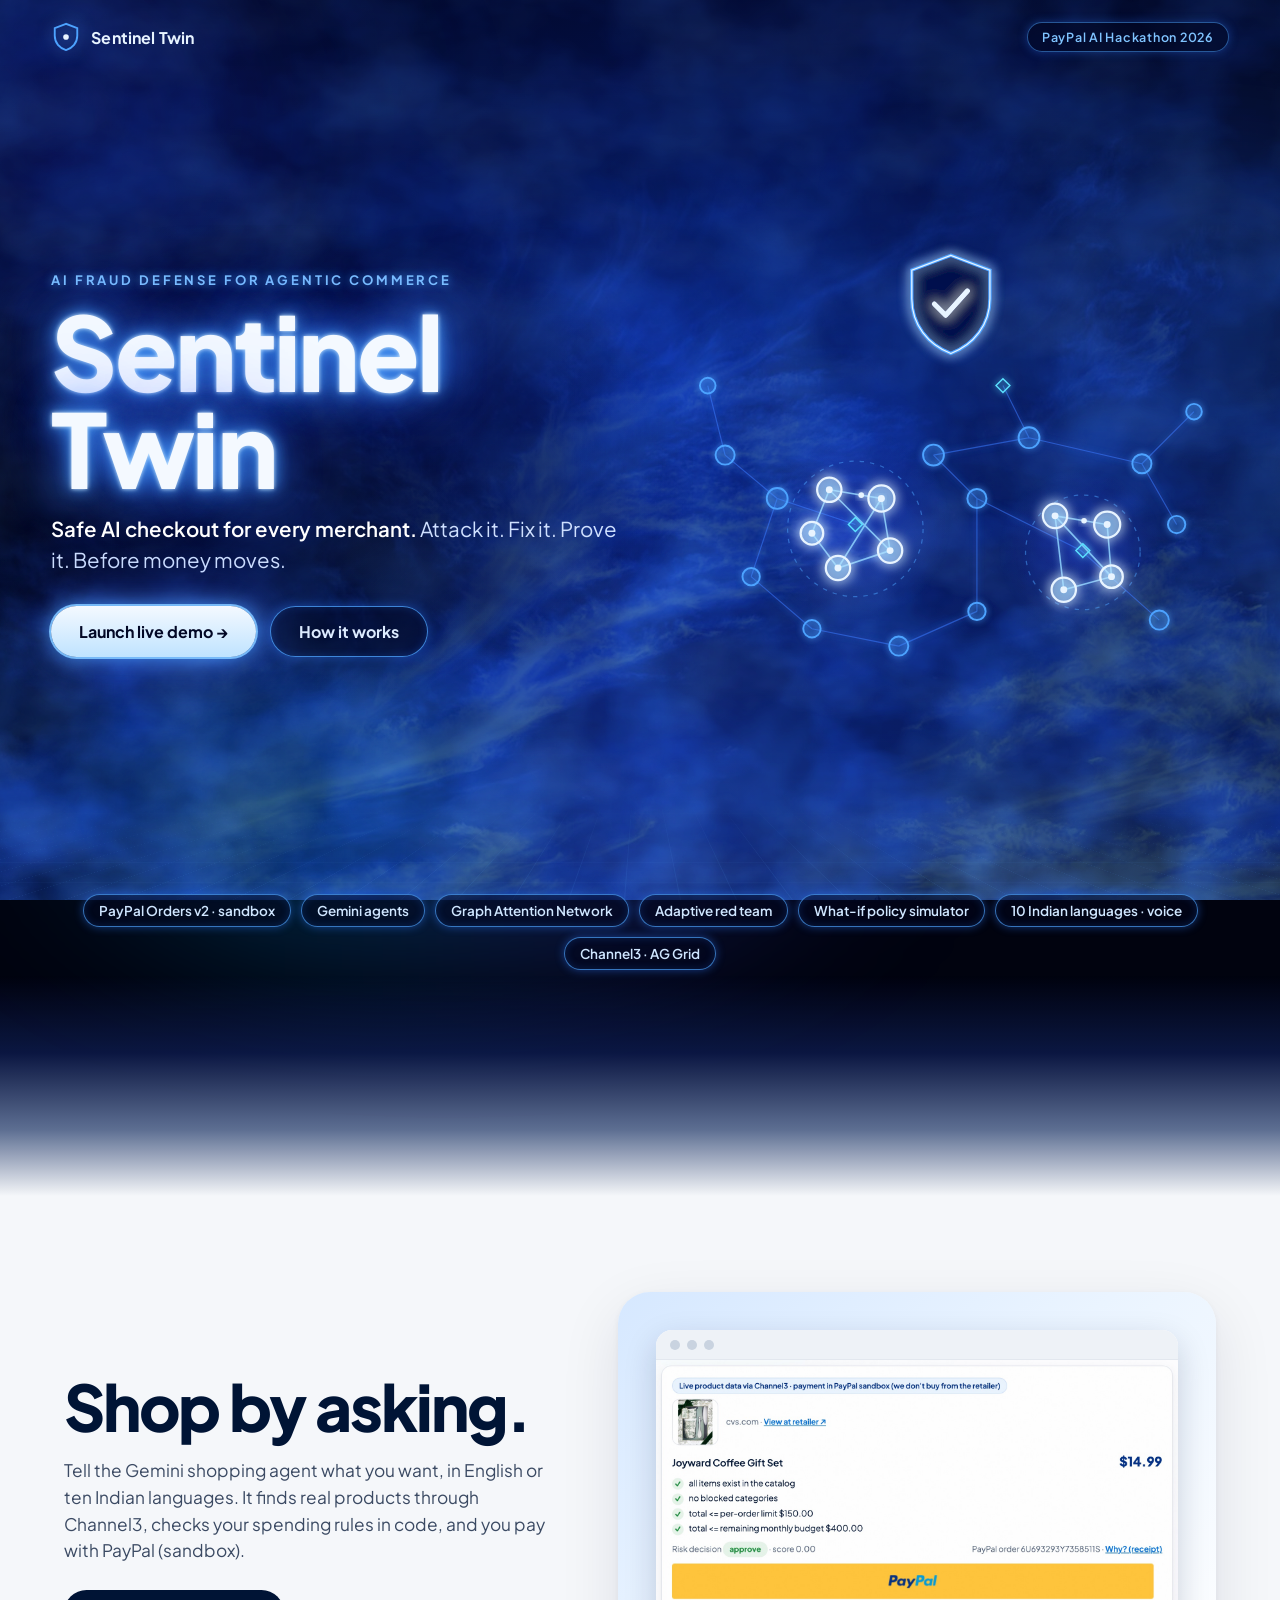
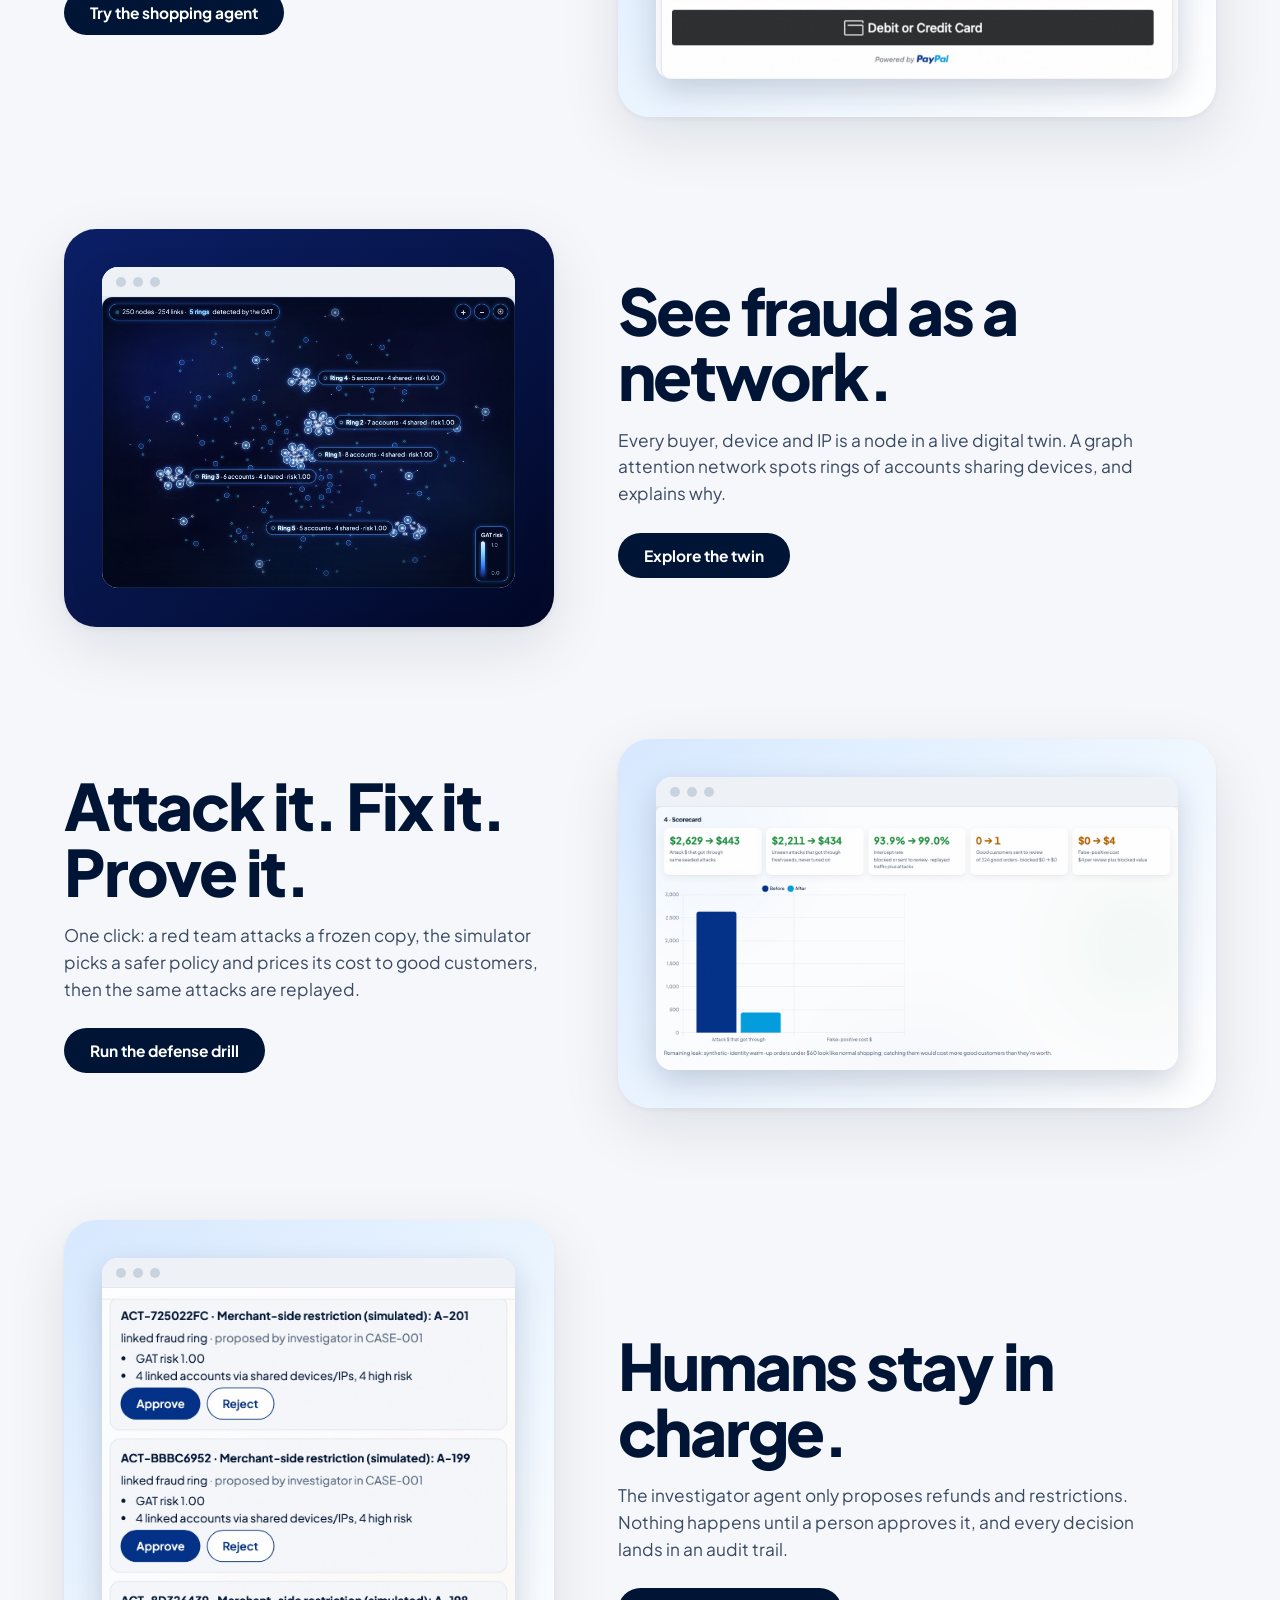
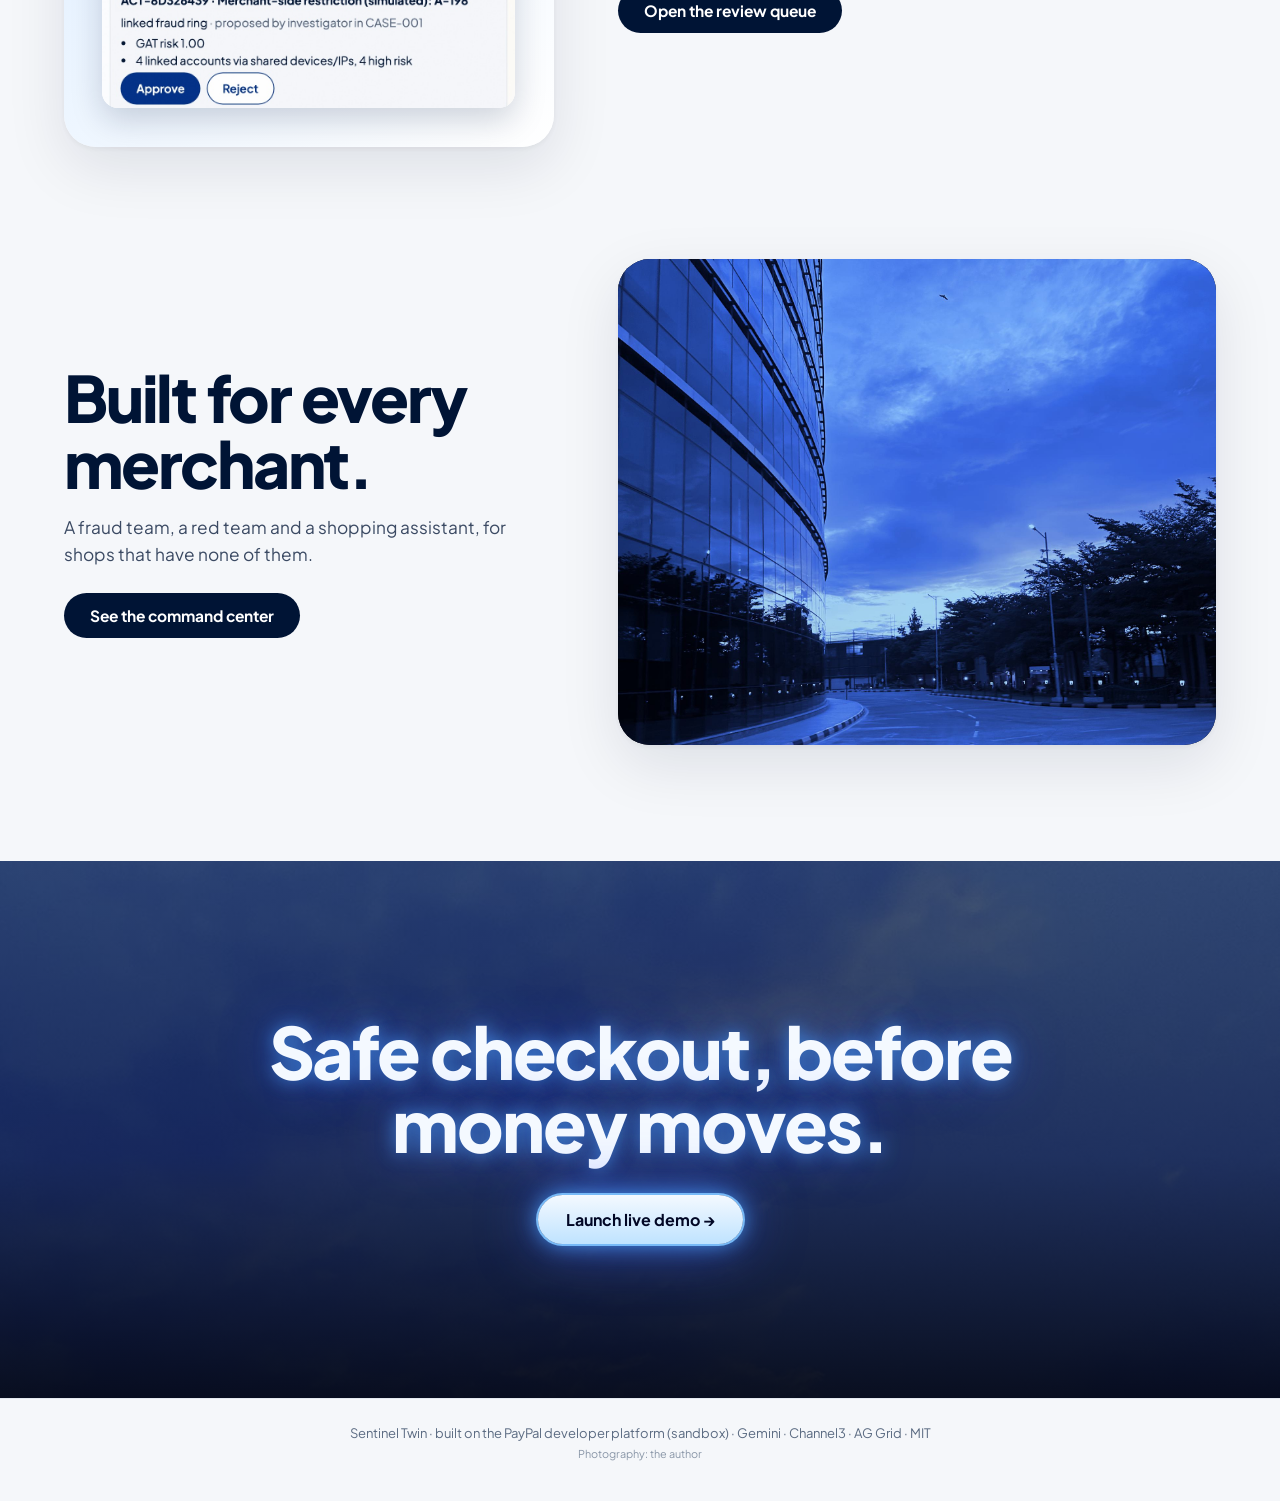
==== commit 75c30235: "Landing: author's photos (blue-graded, metadata stripped) as hero cloud smoke, merchant row and fina" ====
--- a/static/landing.html
+++ b/static/landing.html
@@ -118,6 +118,20 @@
 .phone .screen img{width:100%;height:auto;border-radius:12px;box-shadow:0 4px 14px rgba(0,20,53,.12)}
 .edfoot{background:#F5F7FA;color:#5B6B82;text-align:center;font-size:13px;padding:26px 16px 40px;border-top:1px solid #E3E8EF}
 @media (max-width:900px){.ed .row{grid-template-columns:1fr;padding:36px 0}.ed .row.flip .copy{order:0}}
+
+/* author's photos */
+.smoke .l4{opacity:.26;background:url("/static/img/sky-wisps.jpg") center/cover no-repeat;left:-10vw;top:-5vh;width:120vw;height:110vh;animation:wisp 80s ease-in-out infinite alternate}
+.smoke .par.p4{transform:translate3d(calc(var(--mx,0px) * 3),calc(var(--my,0px) * 3),0)}
+@keyframes wisp{from{transform:translate3d(0,0,0) scale(1.05)}to{transform:translate3d(-5vw,-3vh,0) scale(1.15)}}
+.media.photo{padding:0;overflow:hidden;background:#01030F}
+.media.photo img{width:100%;height:clamp(320px,38vw,560px);object-fit:cover;object-position:center 40%}
+.band{position:relative;overflow:hidden;color:#F4F9FF;text-align:center;padding:clamp(90px,12vw,160px) 20px;
+  background:linear-gradient(180deg,rgba(1,3,15,.55) 0%,rgba(2,8,40,.72) 55%,rgba(1,3,15,.92) 100%),url("/static/img/courtyard-dusk.jpg") center 30%/cover no-repeat}
+.band h2{margin:0 auto 34px;max-width:900px;font-size:clamp(40px,5.6vw,76px);line-height:1.02;font-weight:800;letter-spacing:-.03em;
+  text-shadow:0 0 18px rgba(77,163,255,.7),0 0 50px rgba(61,91,255,.5)}
+.edfoot small{display:inline-block;margin-top:6px;color:#8A97A8}
+@media (prefers-reduced-motion:reduce){.smoke .l4{animation:none}}
+.band,.edfoot{position:relative;z-index:1}
 </style>
 </head>
 <body>
@@ -126,6 +140,7 @@
   <div class="par p1"><div class="layer l1"></div></div>
   <div class="par p2"><div class="layer l2"></div></div>
   <div class="par p3"><div class="layer l3"></div></div>
+  <div class="par p4"><div class="layer l4"></div></div>
 </div>
 <div class="dust" aria-hidden="true"></div>
 <div class="grid" aria-hidden="true"></div>
@@ -225,14 +240,28 @@
     </div>
     <div class="media"><div class="browser tallcrop"><div class="bar"><i></i><i></i><i></i></div><img loading="lazy" src="/static/img/review.jpg" alt="Review queue with investigator proposals waiting for Approve or Reject"></div></div>
   </div>
+  <div class="row">
+    <div class="copy">
+      <h2>Built for every merchant.</h2>
+      <p>A fraud team, a red team and a shopping assistant, for shops that have none of them.</p>
+      <a class="pill" data-tab="command" href="/app#command">See the command center</a>
+    </div>
+    <div class="media photo"><img loading="lazy" src="/static/img/glass-dusk.jpg" alt="A curved glass office building at blue dusk, with street lamps along an empty road"></div>
+  </div>
 </section>
-<footer class="edfoot">Sentinel Twin · built on the PayPal developer platform (sandbox) · Gemini · Channel3 · AG Grid · MIT</footer>
+<section class="band" aria-label="Launch the live demo">
+  <div class="band-inner">
+    <h2>Safe checkout, before money moves.</h2>
+    <a class="btn primary" id="launch2" href="/app">Launch live demo →</a>
+  </div>
+</section>
+<footer class="edfoot">Sentinel Twin · built on the PayPal developer platform (sandbox) · Gemini · Channel3 · AG Grid · MIT<br><small>Photography: the author</small></footer>
 
 <script>
 // Opened as /static/landing.html on a server that predates the /app route? Fall back to "/" (the app) if /app is missing.
 (() => {
   const a = document.getElementById("launch");
-  const useRoot = () => { a.href = "/"; document.querySelectorAll(".pill[data-tab]").forEach((p) => (p.href = "/#" + p.dataset.tab)); };
+  const useRoot = () => { a.href = "/"; const a2 = document.getElementById("launch2"); if (a2) a2.href = "/"; document.querySelectorAll(".pill[data-tab]").forEach((p) => (p.href = "/#" + p.dataset.tab)); };
   fetch("/app", { cache: "no-store" }).then((r) => { if (!r.ok) useRoot(); }).catch(useRoot);
   if (window.matchMedia("(prefers-reduced-motion: reduce)").matches) document.querySelectorAll(".pulses").forEach((g) => g.remove());
 })();
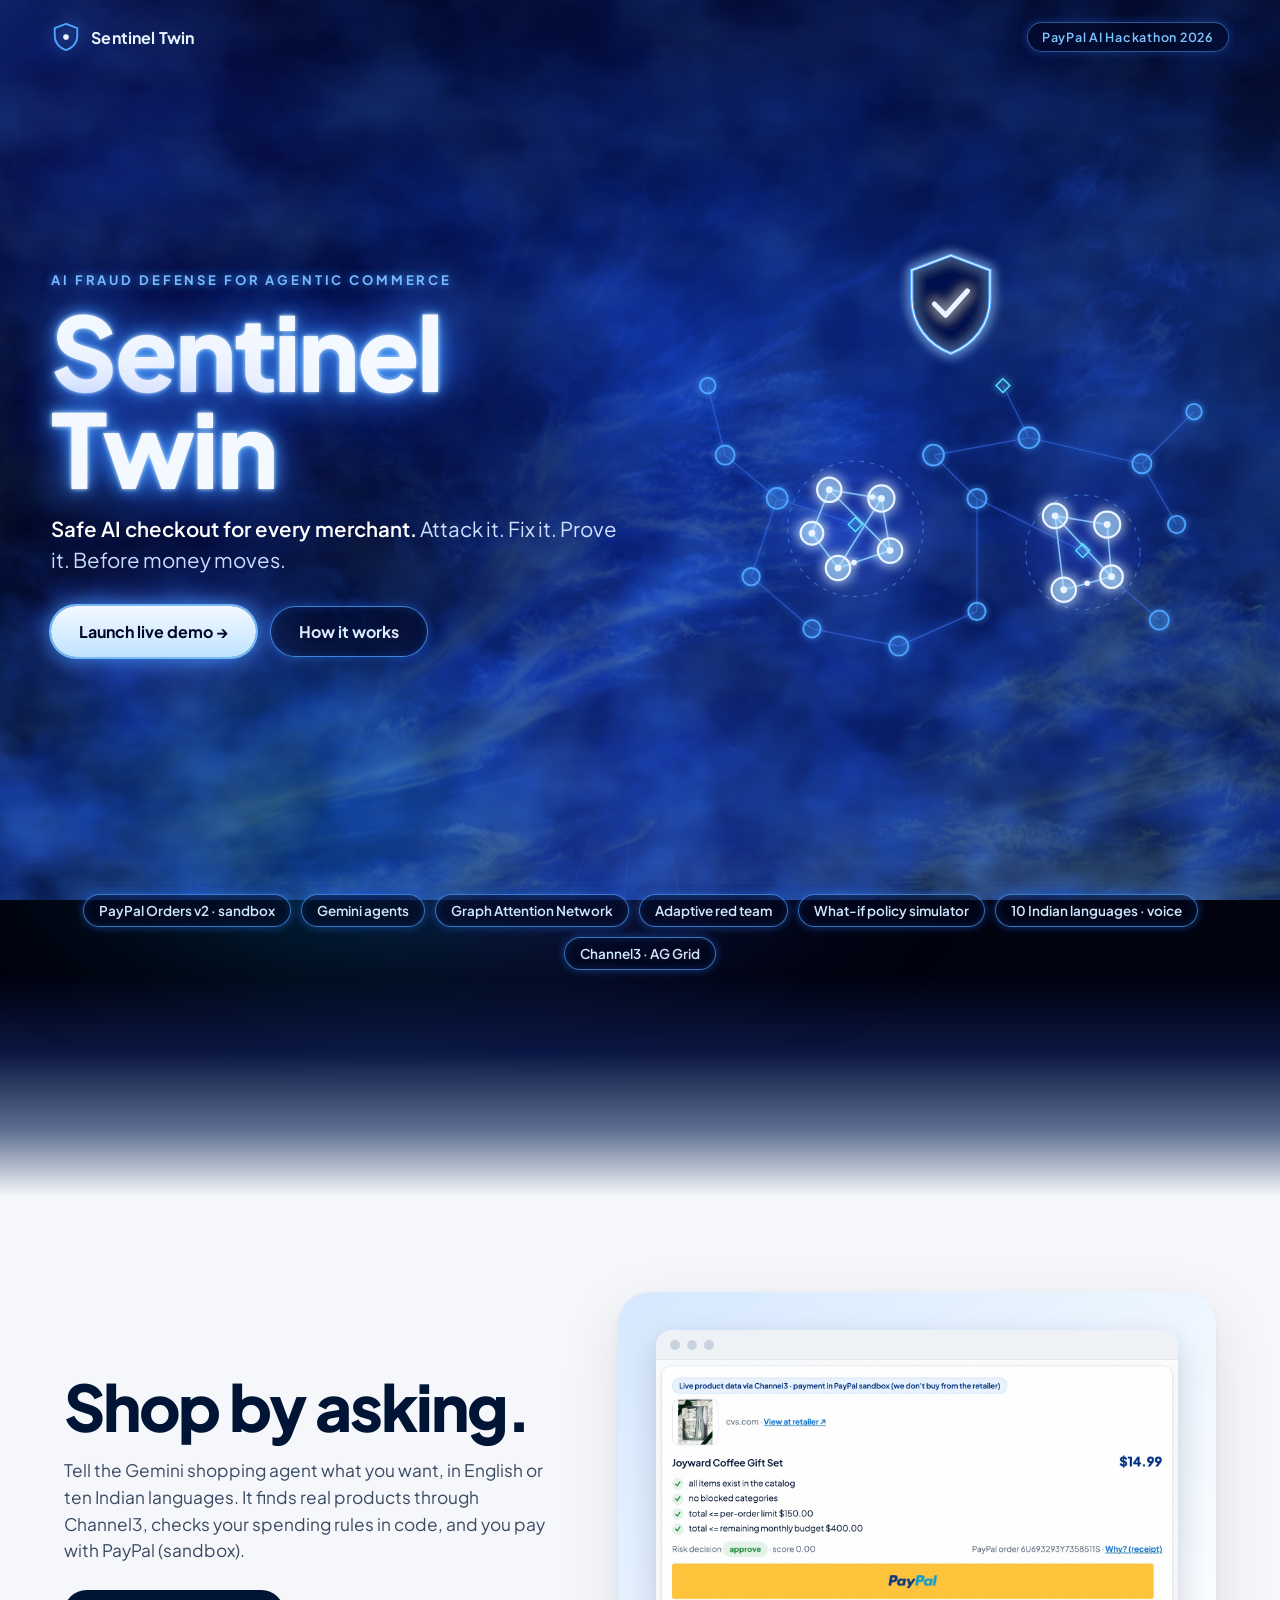
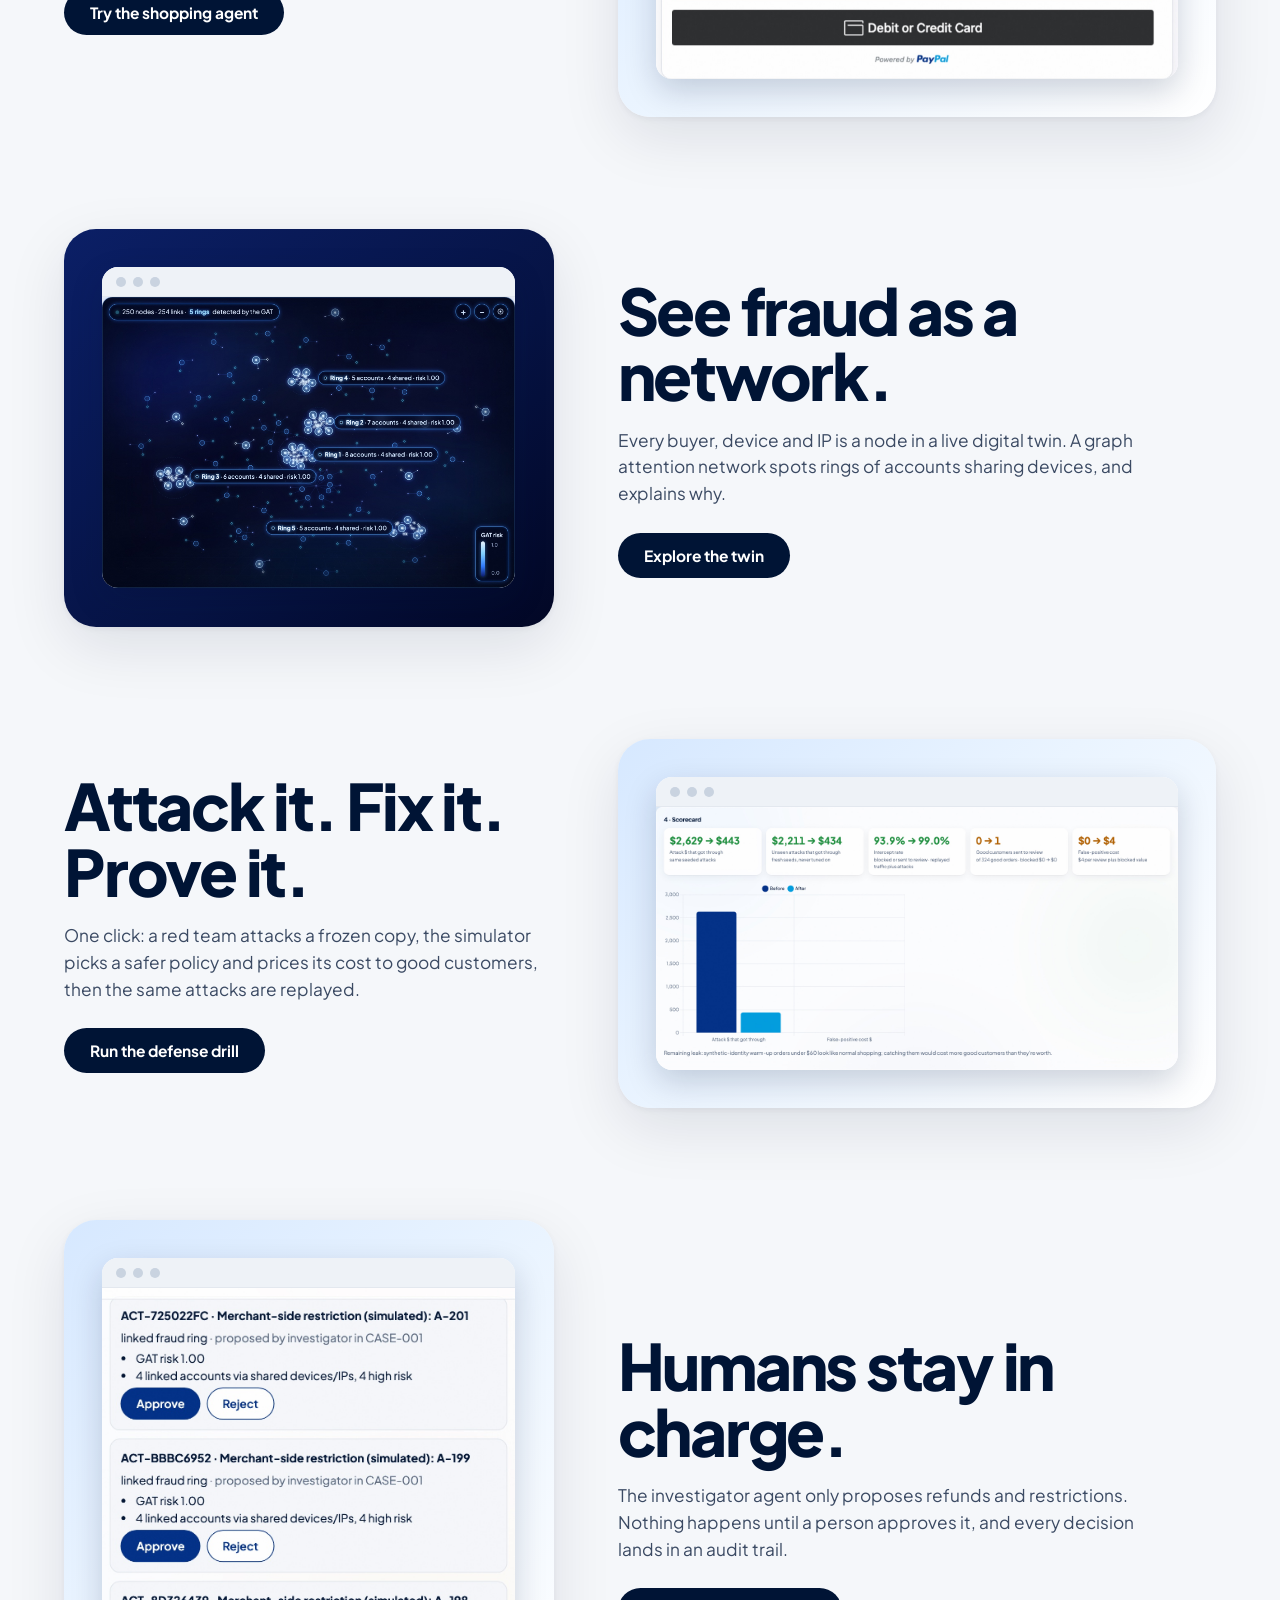
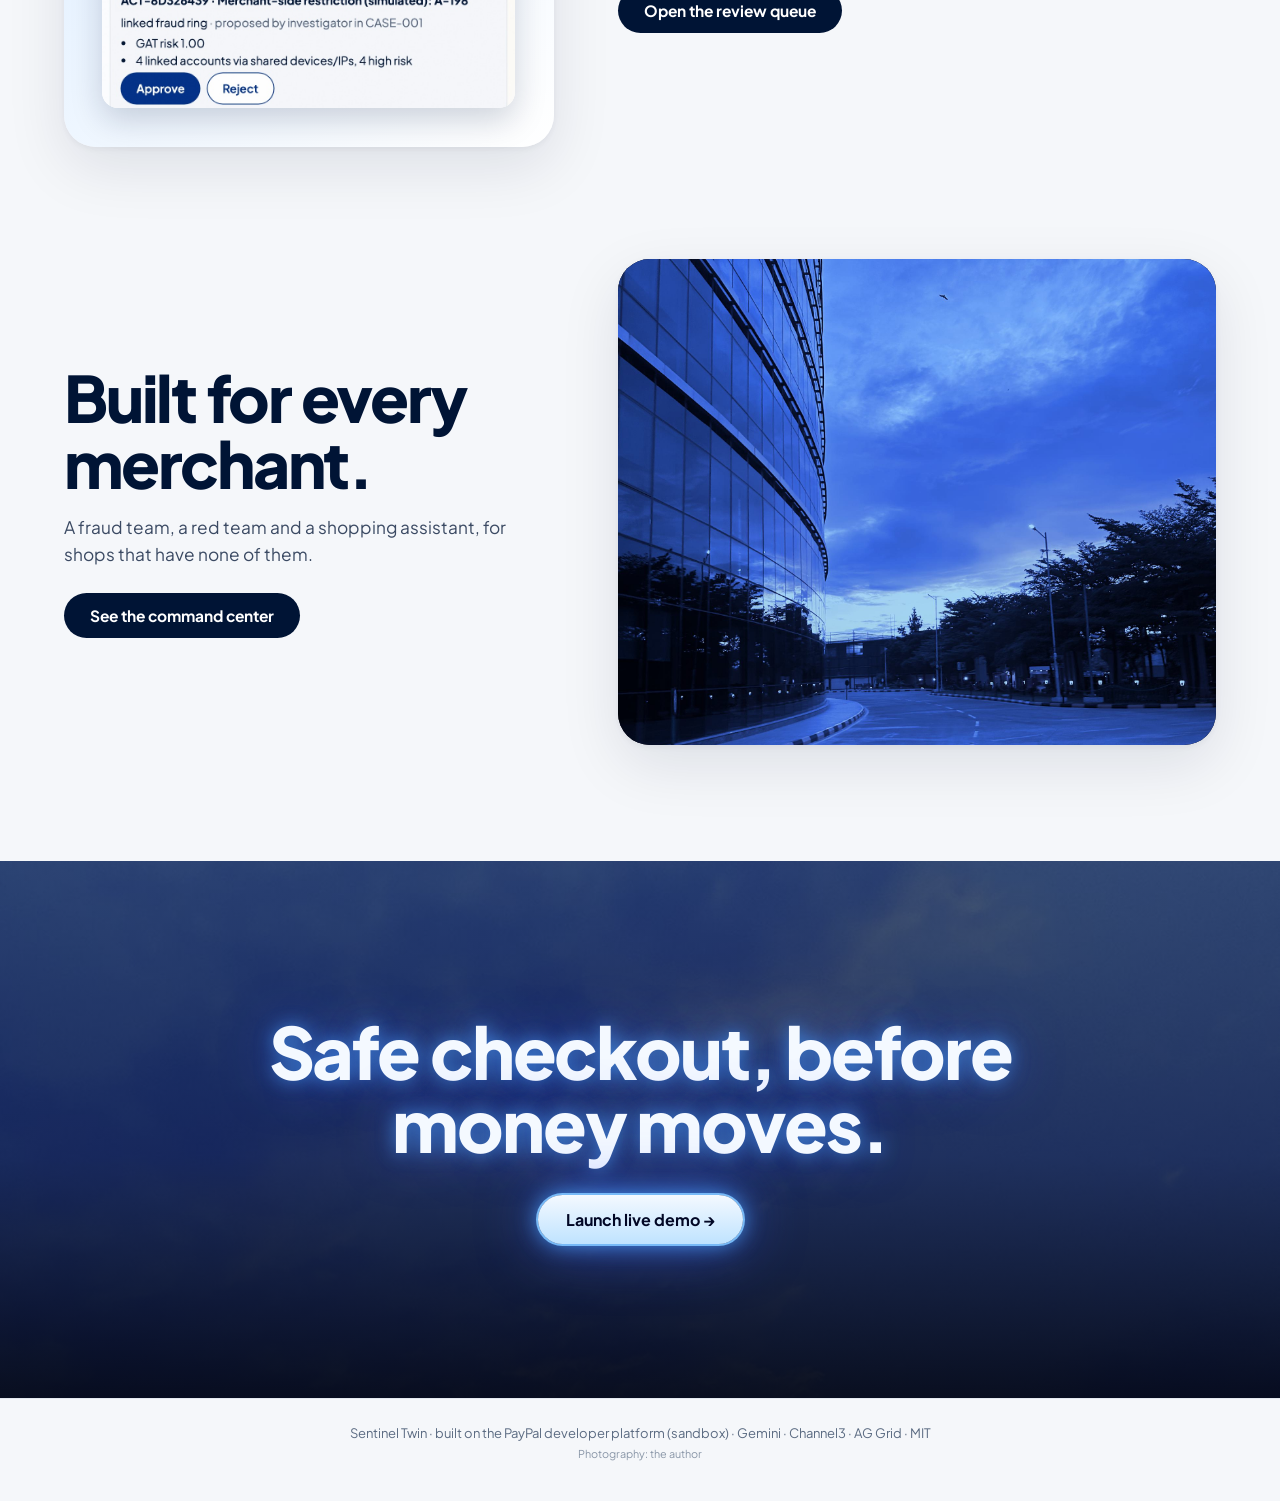
==== commit a82378a0: "Landing: no horizontal scroll (neon grid is fixed), footer and band above the smoke Co-Authored-By: " ====
--- a/static/landing.html
+++ b/static/landing.html
@@ -132,6 +132,8 @@
 .edfoot small{display:inline-block;margin-top:6px;color:#8A97A8}
 @media (prefers-reduced-motion:reduce){.smoke .l4{animation:none}}
 .band,.edfoot{position:relative;z-index:1}
+html,body{overflow-x:clip}
+.grid{position:fixed;top:auto;bottom:0}
 </style>
 </head>
 <body>
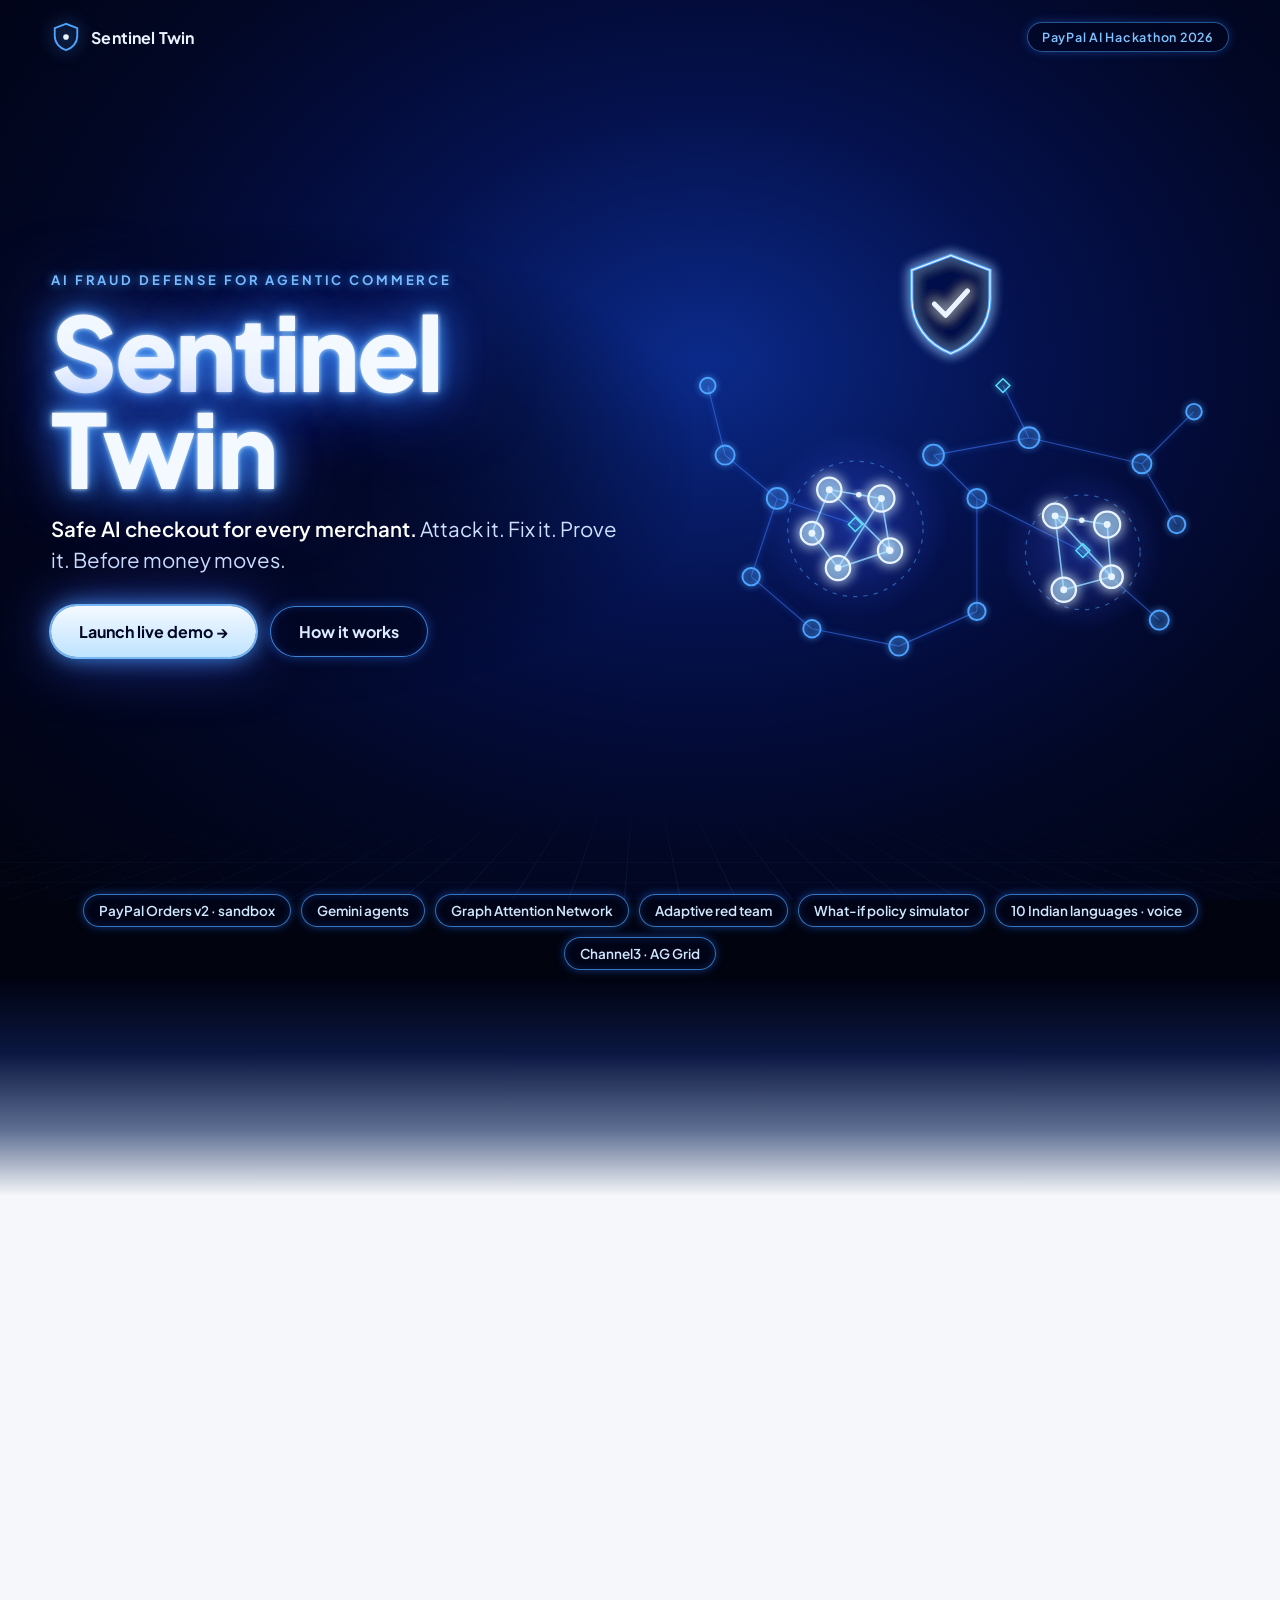
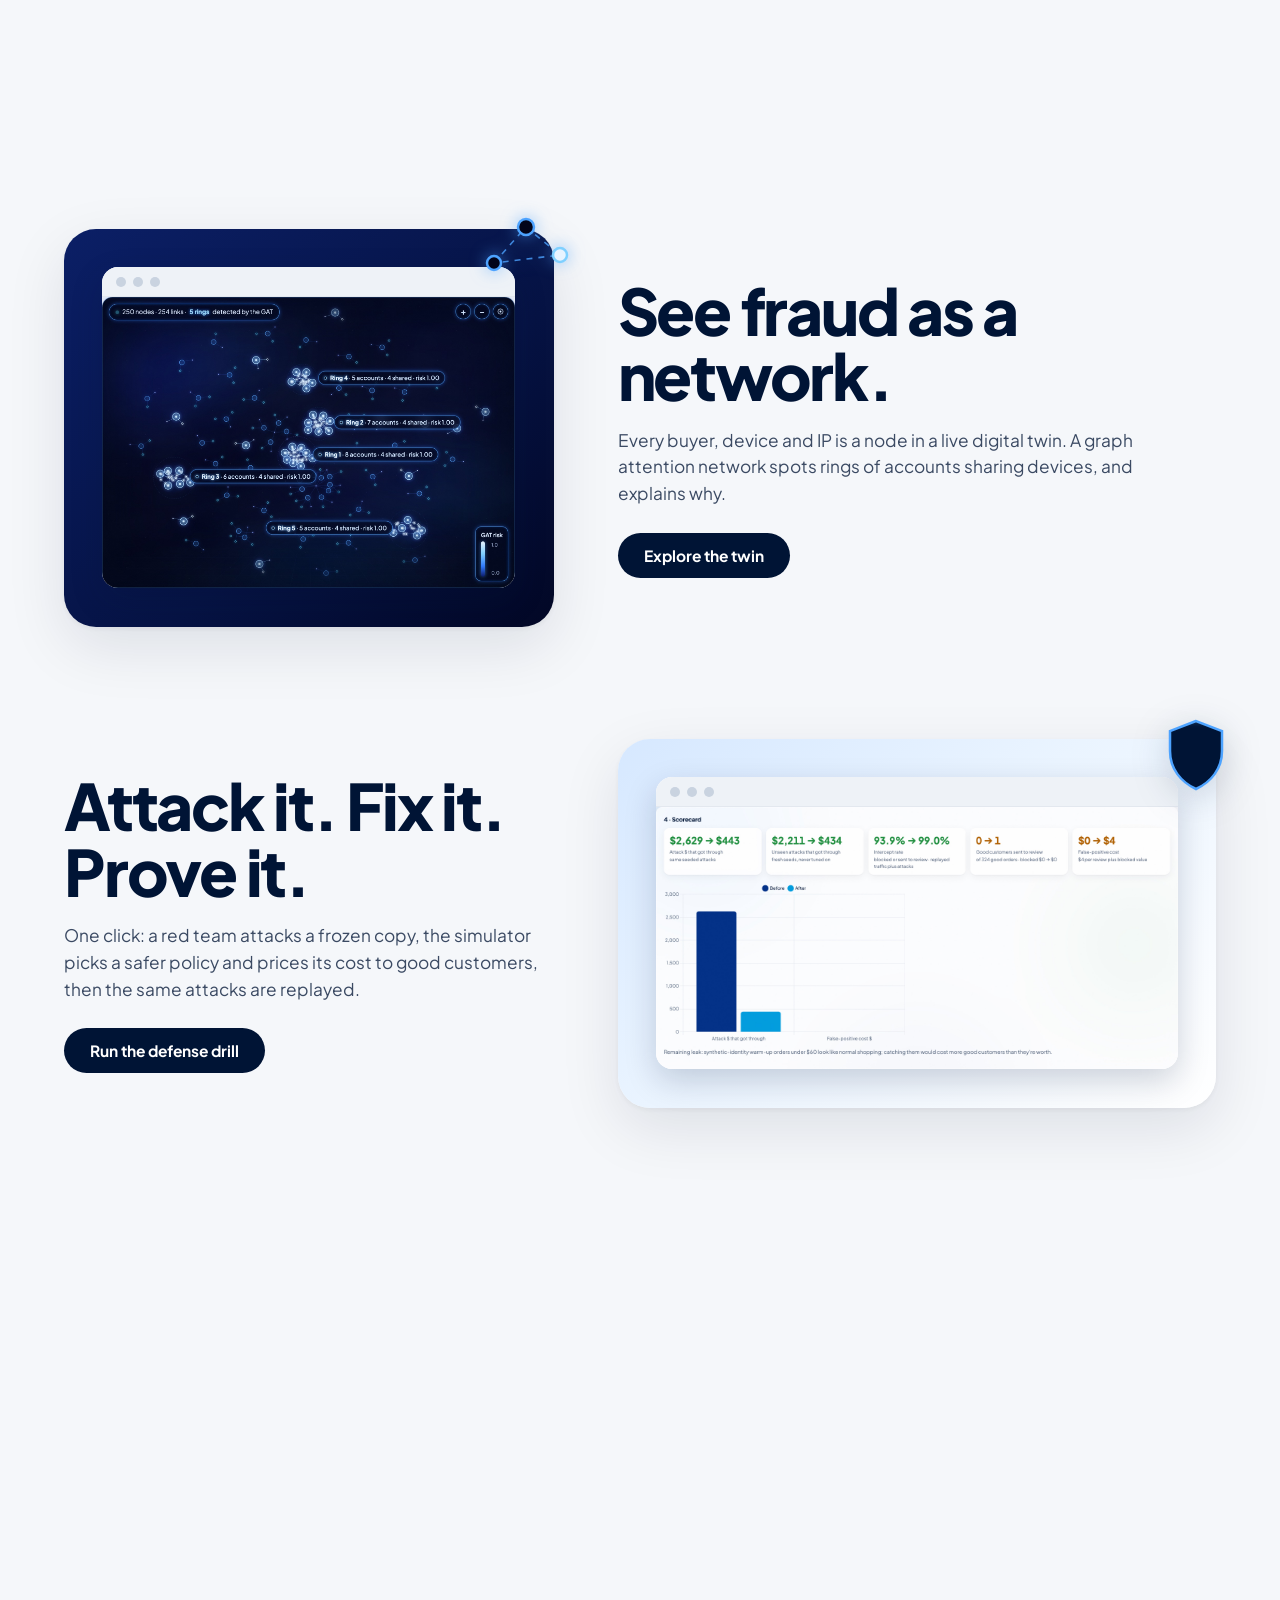
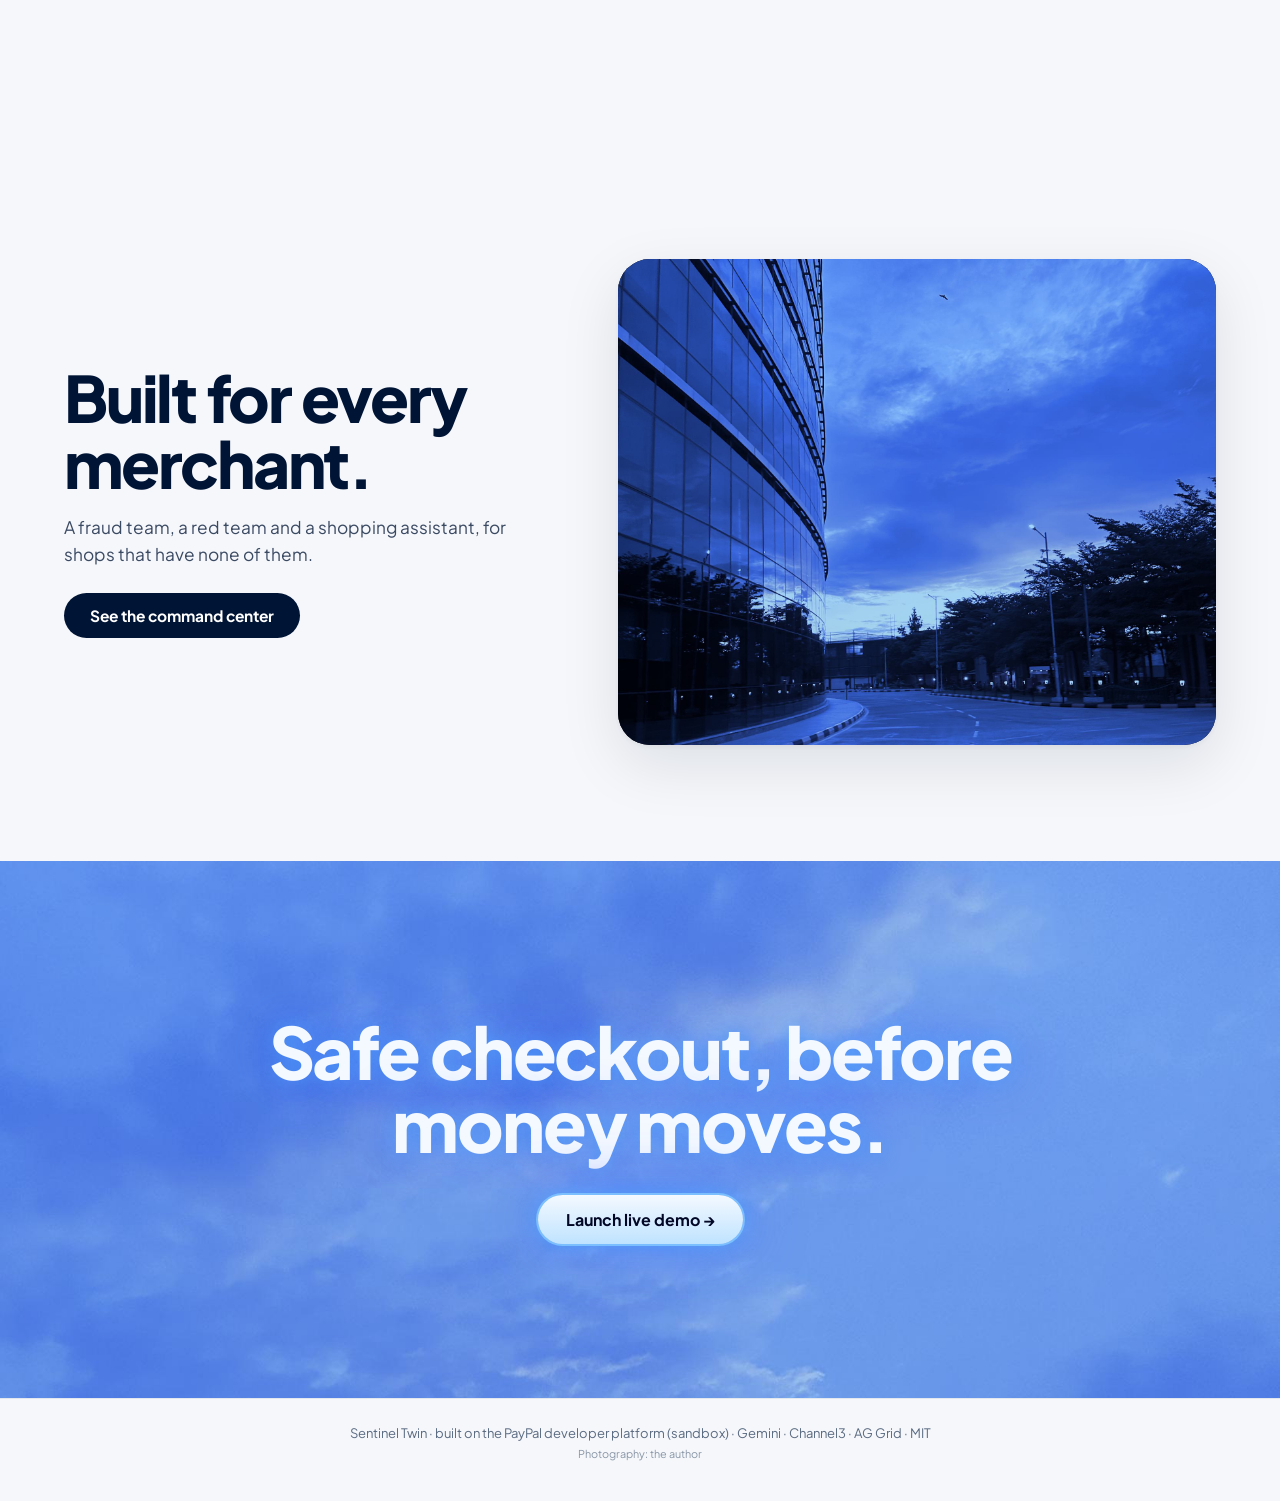
==== commit ef85af25: "Landing: floating, tilting screenshot cards with a sheen, scroll reveals, animated accents, Ken Burn" ====
--- a/static/landing.html
+++ b/static/landing.html
@@ -134,6 +134,36 @@
 .band,.edfoot{position:relative;z-index:1}
 html,body{overflow-x:clip}
 .grid{position:fixed;top:auto;bottom:0}
+
+/* ===== landing: gentle motion on images ===== */
+.media{position:relative;animation:floaty 9s ease-in-out infinite}
+.ed .row:nth-child(2n) .media{animation-duration:11s;animation-delay:-3s}
+@keyframes floaty{50%{transform:translateY(-7px)}}
+.browser{position:relative;transform:perspective(1000px) rotateX(var(--rx,0deg)) rotateY(var(--ry,0deg));transition:transform .25s ease-out}
+.browser::after{content:"";position:absolute;inset:0;pointer-events:none;background:linear-gradient(110deg,transparent 35%,rgba(255,255,255,.38) 50%,transparent 65%);transform:translateX(-120%);animation:sheen 6s ease-in-out infinite}
+@keyframes sheen{0%,70%{transform:translateX(-120%)}100%{transform:translateX(120%)}}
+.ed .row{opacity:0;transform:translateY(46px);transition:opacity .9s ease,transform .9s cubic-bezier(.2,.8,.2,1)}
+.ed .row.in{opacity:1;transform:none}
+.media.photo img{animation:kenburns 26s ease-in-out infinite alternate;transform-origin:60% 40%}
+@keyframes kenburns{from{transform:scale(1)}to{transform:scale(1.12) translate(-1.5%,-1%)}}
+.band{isolation:isolate;background:linear-gradient(180deg,rgba(1,3,15,.55) 0%,rgba(2,8,40,.72) 55%,rgba(1,3,15,.92) 100%)!important}
+.band::before{content:"";position:absolute;inset:0;z-index:-1;background:url("/static/img/courtyard-dusk.jpg") center 30%/cover no-repeat;animation:kenburns 30s ease-in-out infinite alternate}
+.accent{position:absolute;z-index:3;right:-22px;top:-26px;width:84px;height:84px;filter:drop-shadow(0 8px 18px rgba(0,20,53,.18))}
+.a-badge{width:120px;height:50px;top:-20px;animation:tick 3.2s ease-in-out infinite;transform-origin:50% 50%}
+@keyframes tick{0%,100%{transform:rotate(-4deg)}50%{transform:rotate(3deg) scale(1.04)}}
+.a-check .ring{fill:none;stroke:#1E8E3E;stroke-width:3;transform-origin:42px 42px;animation:ringpulse 2.4s ease-out infinite}
+@keyframes ringpulse{0%{transform:scale(.75);opacity:.9}100%{transform:scale(1.35);opacity:0}}
+.a-nodes{width:100px;filter:drop-shadow(0 0 8px rgba(77,163,255,.6))}
+.a-nodes .n{fill:#02041A;stroke:#4DA3FF;stroke-width:2.5}.a-nodes .n.hot{fill:#E8F4FF;stroke:#7FD0FF}
+.a-nodes .n1{animation:nd1 6s ease-in-out infinite}.a-nodes .n2{animation:nd2 7s ease-in-out infinite}.a-nodes .n3{animation:nd1 5.5s ease-in-out infinite reverse}
+@keyframes nd1{50%{transform:translate(3px,-4px)}}@keyframes nd2{50%{transform:translate(-4px,3px)}}
+.a-nodes .l1{fill:none;stroke-dasharray:6 6;animation:dash 4s linear infinite}
+@keyframes dash{to{stroke-dashoffset:-48}}
+.a-scan .beam{animation:beam 2.6s ease-in-out infinite;filter:drop-shadow(0 0 4px #7FC4FF)}
+@keyframes beam{0%{transform:translateY(6px)}50%{transform:translateY(70px)}100%{transform:translateY(6px)}}
+@media (max-width:900px){.accent{right:-6px;top:-18px;width:64px;height:64px}.a-badge{width:100px;height:42px}.a-nodes{width:76px}}
+@media (prefers-reduced-motion:reduce){.media,.browser::after,.media.photo img,.band::before,.accent,.accent *{animation:none!important}.ed .row{opacity:1;transform:none;transition:none}.browser{transition:none}}
+body.below .smoke,body.below .fog{visibility:hidden}body.below .smoke *,body.below .fog *{animation-play-state:paused}
 </style>
 </head>
 <body>
@@ -216,7 +246,7 @@
       <p>Tell the Gemini shopping agent what you want, in English or ten Indian languages. It finds real products through Channel3, checks your spending rules in code, and you pay with PayPal (sandbox).</p>
       <a class="pill" data-tab="concierge" href="/app#concierge">Try the shopping agent</a>
     </div>
-    <div class="media"><div class="browser"><div class="bar"><i></i><i></i><i></i></div><img loading="lazy" src="/static/img/checkout.jpg" alt="Agent checkout card: product, price, green mandate checks, risk decision approve, and the PayPal button"></div></div>
+    <div class="media"><svg class="accent a-check" viewBox="0 0 84 84" aria-hidden="true"><circle class="ring" cx="42" cy="42" r="30"/><circle cx="42" cy="42" r="22" fill="#E6F4EA"/><path d="M31 43l8 8 15-17" fill="none" stroke="#1E8E3E" stroke-width="5" stroke-linecap="round" stroke-linejoin="round"/></svg><div class="browser"><div class="bar"><i></i><i></i><i></i></div><img loading="lazy" src="/static/img/checkout.jpg" alt="Agent checkout card: product, price, green mandate checks, risk decision approve, and the PayPal button"></div></div>
   </div>
   <div class="row flip">
     <div class="copy">
@@ -224,7 +254,7 @@
       <p>Every buyer, device and IP is a node in a live digital twin. A graph attention network spots rings of accounts sharing devices, and explains why.</p>
       <a class="pill" data-tab="command" href="/app#command">Explore the twin</a>
     </div>
-    <div class="media"><div class="browser"><div class="bar"><i></i><i></i><i></i></div><img loading="lazy" src="/static/img/graph.jpg" alt="The twin graph in blue neon, with fraud rings labelled by the GAT"></div></div>
+    <div class="media"><svg class="accent a-nodes" viewBox="0 0 100 84" aria-hidden="true"><g stroke="#4DA3FF" stroke-width="1.6" opacity=".8"><path class="l1" d="M18 60 50 24 84 52 18 60"/></g><circle class="n n1" cx="18" cy="60" r="7"/><circle class="n n2" cx="50" cy="24" r="8"/><circle class="n n3 hot" cx="84" cy="52" r="7"/></svg><div class="browser"><div class="bar"><i></i><i></i><i></i></div><img loading="lazy" src="/static/img/graph.jpg" alt="The twin graph in blue neon, with fraud rings labelled by the GAT"></div></div>
   </div>
   <div class="row">
     <div class="copy">
@@ -232,7 +262,7 @@
       <p>One click: a red team attacks a frozen copy, the simulator picks a safer policy and prices its cost to good customers, then the same attacks are replayed.</p>
       <a class="pill" data-tab="drill" href="/app#drill">Run the defense drill</a>
     </div>
-    <div class="media"><div class="browser"><div class="bar"><i></i><i></i><i></i></div><img loading="lazy" src="/static/img/drill.jpg" alt="Defense drill scorecard: attack dollars that got through, before and after hardening"></div></div>
+    <div class="media"><svg class="accent a-scan" viewBox="0 0 84 84" aria-hidden="true"><path d="M42 8 16 18v20c0 18 11 31 26 38 15-7 26-20 26-38V18Z" fill="#001435" stroke="#4DA3FF" stroke-width="2.5"/><clipPath id="sc"><path d="M42 8 16 18v20c0 18 11 31 26 38 15-7 26-20 26-38V18Z"/></clipPath><g clip-path="url(#sc)"><rect class="beam" x="10" y="0" width="64" height="5" fill="#7FC4FF"/></g></svg><div class="browser"><div class="bar"><i></i><i></i><i></i></div><img loading="lazy" src="/static/img/drill.jpg" alt="Defense drill scorecard: attack dollars that got through, before and after hardening"></div></div>
   </div>
   <div class="row flip">
     <div class="copy">
@@ -240,7 +270,7 @@
       <p>The investigator agent only proposes refunds and restrictions. Nothing happens until a person approves it, and every decision lands in an audit trail.</p>
       <a class="pill" data-tab="investigator" href="/app#investigator">Open the review queue</a>
     </div>
-    <div class="media"><div class="browser tallcrop"><div class="bar"><i></i><i></i><i></i></div><img loading="lazy" src="/static/img/review.jpg" alt="Review queue with investigator proposals waiting for Approve or Reject"></div></div>
+    <div class="media"><svg class="accent a-badge" viewBox="0 0 120 50" aria-hidden="true"><rect x="2" y="6" width="116" height="38" rx="19" fill="#1E8E3E"/><path d="M20 25l6 6 11-12" fill="none" stroke="#fff" stroke-width="4" stroke-linecap="round" stroke-linejoin="round"/><text x="46" y="31" font-family="Plus Jakarta Sans,sans-serif" font-size="15" font-weight="700" fill="#fff">Approved</text></svg><div class="browser tallcrop"><div class="bar"><i></i><i></i><i></i></div><img loading="lazy" src="/static/img/review.jpg" alt="Review queue with investigator proposals waiting for Approve or Reject"></div></div>
   </div>
   <div class="row">
     <div class="copy">
@@ -291,6 +321,24 @@
     requestAnimationFrame(() => { root.style.setProperty("--mx", mx.toFixed(1) + "px"); root.style.setProperty("--my", my.toFixed(1) + "px"); queued = false; });
   }, { passive: true });
 })();
+
+// Rows slide in on scroll; browser cards tilt gently toward the pointer.
+(() => {
+  const hero = document.querySelector(".hero");  // pause the smoke once the hero has scrolled away (saves GPU on laptops)
+  if (hero && "IntersectionObserver" in window) new IntersectionObserver((es) => document.body.classList.toggle("below", !es[0].isIntersecting), { rootMargin: "0px 0px 200px 0px" }).observe(hero);
+  const reduce = window.matchMedia("(prefers-reduced-motion: reduce)").matches;
+  const rows = document.querySelectorAll(".ed .row");
+  if (reduce || !("IntersectionObserver" in window)) { rows.forEach((r) => r.classList.add("in")); return; }
+  const io = new IntersectionObserver((es) => es.forEach((e) => { if (e.isIntersecting) { e.target.classList.add("in"); io.unobserve(e.target); } }), { threshold: 0.18 });
+  rows.forEach((r) => io.observe(r));
+  document.querySelectorAll(".browser").forEach((b) => {
+    b.addEventListener("pointermove", (e) => {
+      const r = b.getBoundingClientRect(), x = (e.clientX - r.left) / r.width - 0.5, y = (e.clientY - r.top) / r.height - 0.5;
+      b.style.setProperty("--ry", (x * 7).toFixed(2) + "deg"); b.style.setProperty("--rx", (-y * 6).toFixed(2) + "deg");
+    });
+    b.addEventListener("pointerleave", () => { b.style.setProperty("--ry", "0deg"); b.style.setProperty("--rx", "0deg"); });
+  });
+})();
 </script>
 </body>
 </html>
